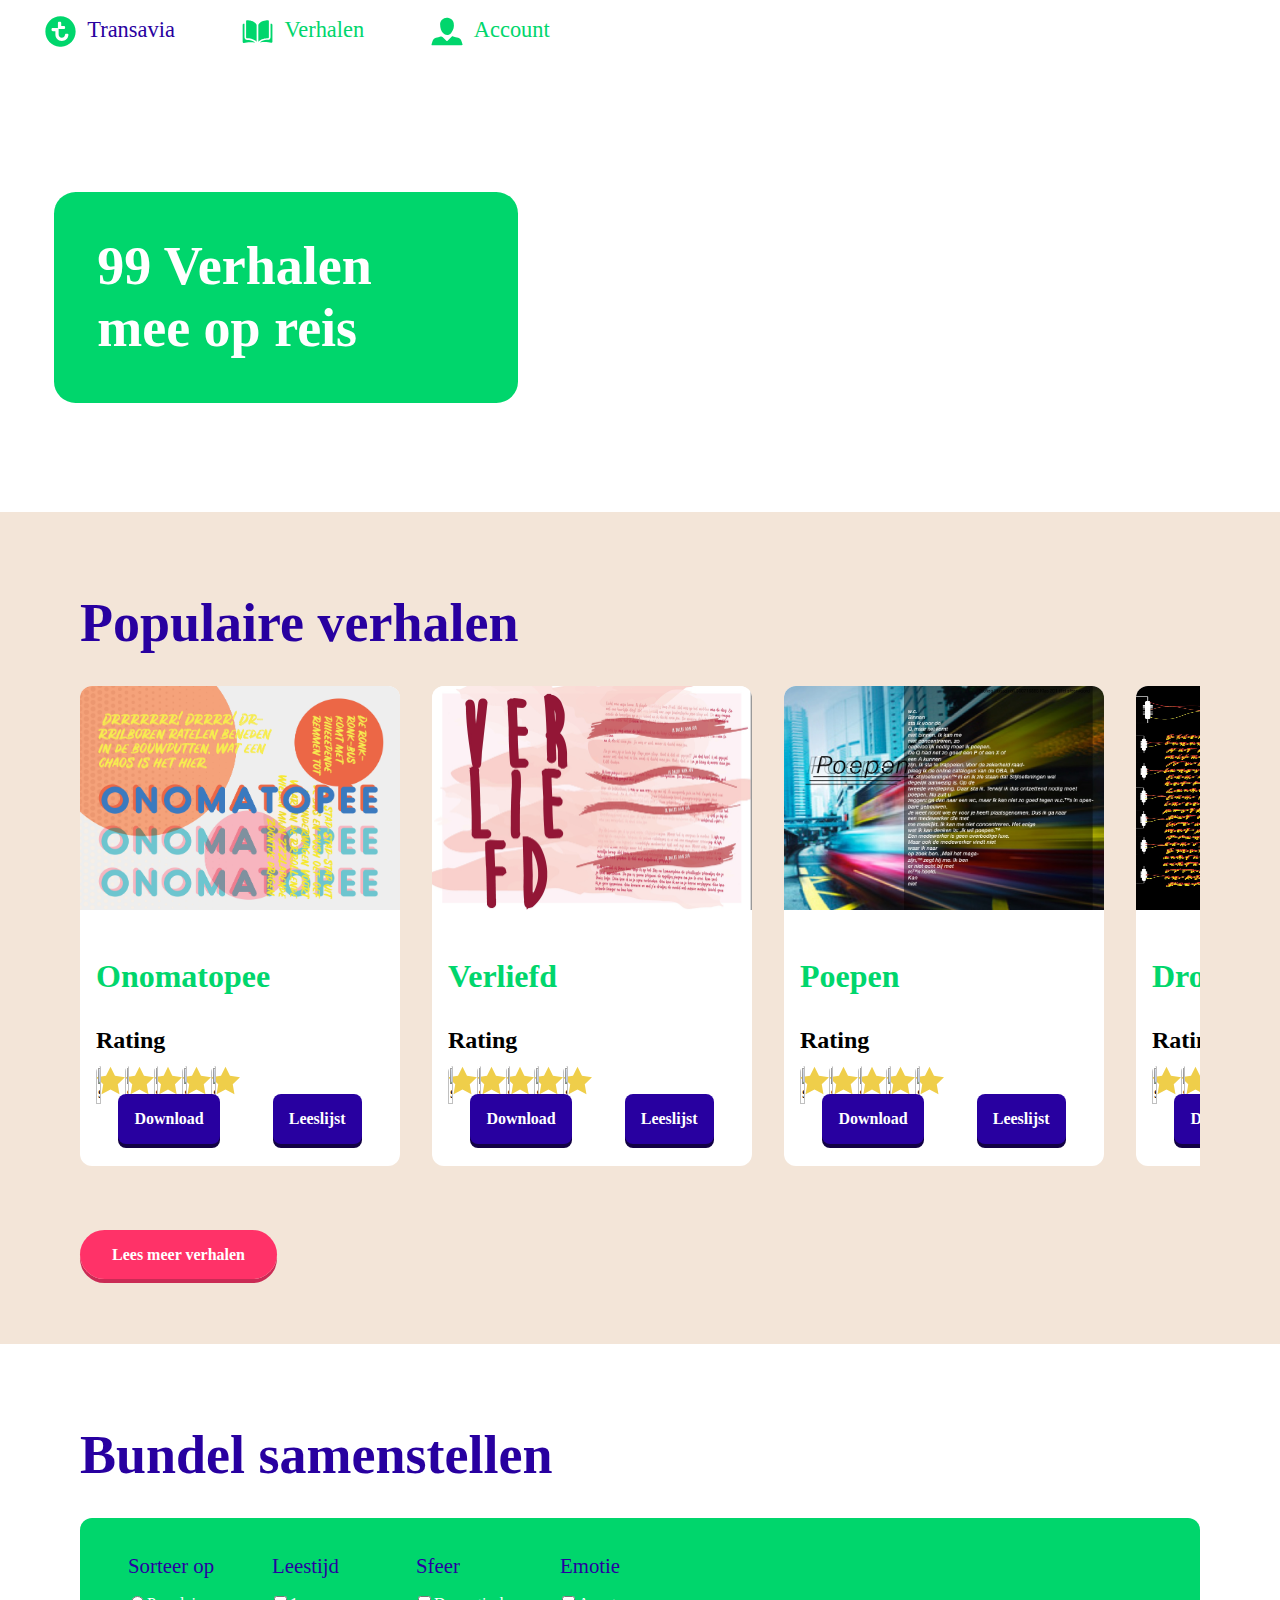
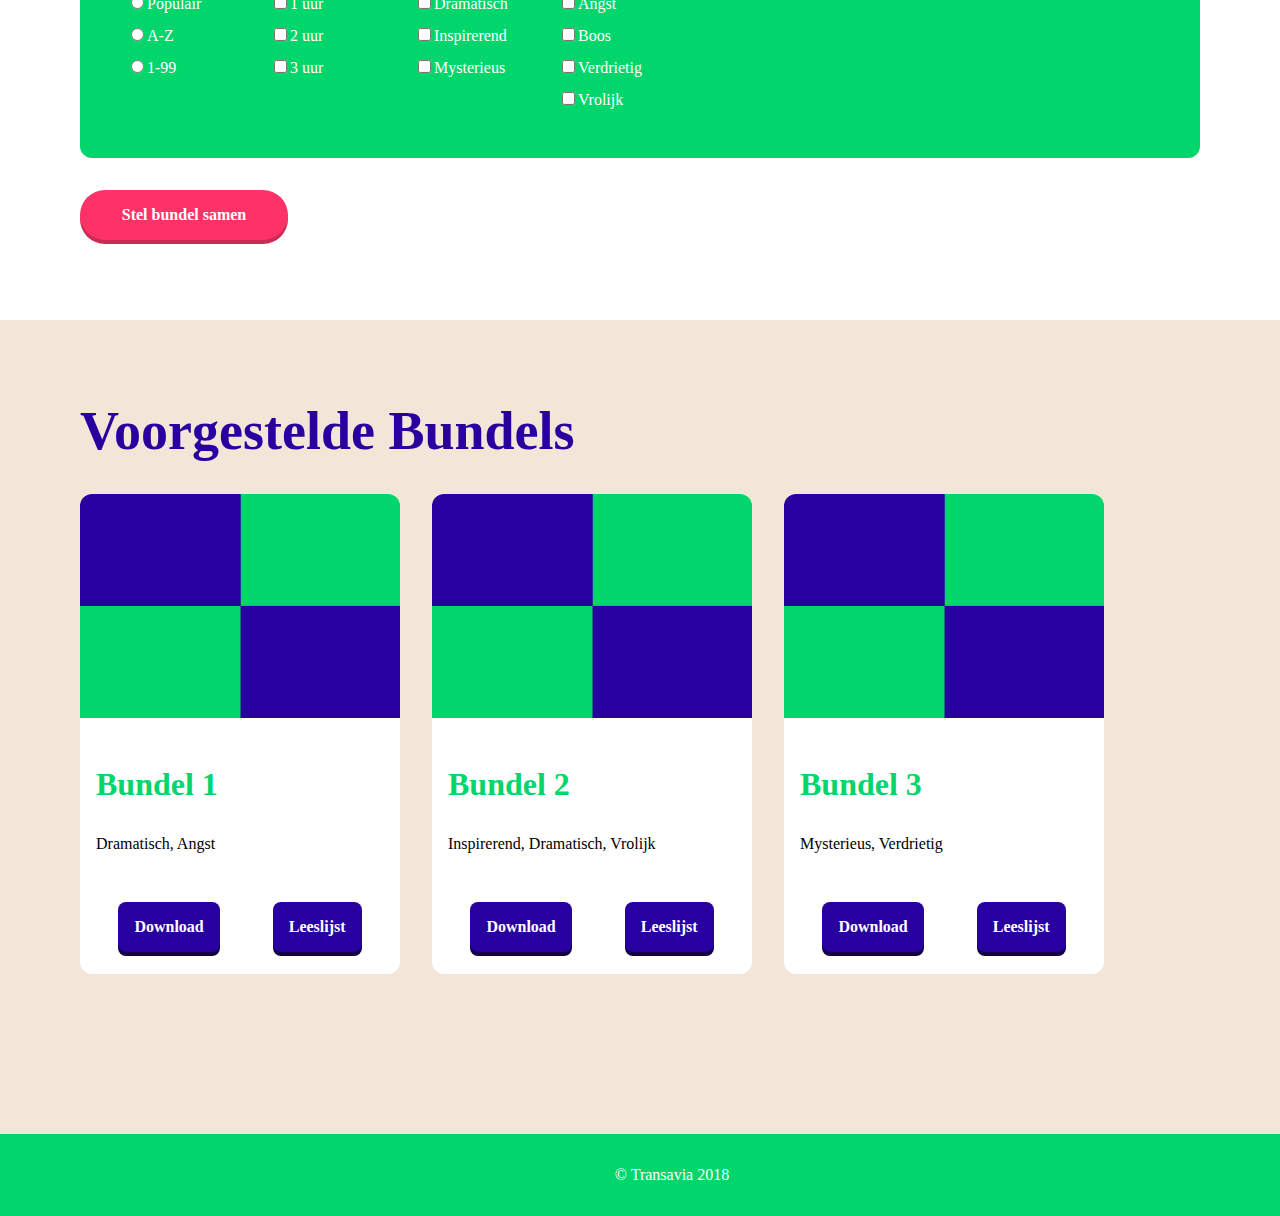
==== index.html @ 89dacf79 "Header afbeelding fix" ====
<html>

<head>
    <meta charset="UTF-8">
    <title>Overzichtspagina</title>
    <meta name="viewport" content="width=device-width, intial-scale=1.0">
    <link rel="stylesheet" href="./css/styles.css">
</head>

<body>
    <header>
        <nav>
            <ul>
                <li><a href="../index.html"><img src="../images/transavia_logo_rond.svg" alt="Transavia">Transavia</a></li>
                <li><a href="/html/verhalen.html"><img src="../images/verhalen.svg" alt="verhalen">Verhalen</a></li>
                <li><a href="/html/account.html"><img src="../images/account.svg" alt="verhalen">Account</a></li>
            </ul>
        </nav>
        <h1> 99 Verhalen mee op reis </h1>
    </header>

    <!--POPULAIRE VERHALEN-->
    <section>
        <h2> Populaire verhalen </h2>

        <div class="container">
            <article>
                <img src="/verhalen/onomatopee.jpg" alt="afbeelding verhaal">
                <div class="verhalen">
                    <h3>Onomatopee</h3>
                    <footer>
                        <h4>Rating</h4>
                        <ul>
                            <li><img alt="sterretje"></li>
                            <li><img alt="sterretje"></li>
                            <li><img alt="sterretje"></li>
                            <li><img alt="sterretje"></li>
                            <li><img alt="sterretje"></li>
                        </ul>
                        <a href="">Download</a>
                        <a href="">Leeslijst</a>
                    </footer>
                </div>
            </article>

            <article>
                <img src="/verhalen/verliefd.jpg" alt="afbeelding verhaal">
                <div class="verhalen">
                    <h3>Verliefd</h3>
                    <footer>
                        <h4>Rating</h4>
                        <ul>
                            <li><img alt="sterretje"></li>
                            <li><img alt="sterretje"></li>
                            <li><img alt="sterretje"></li>
                            <li><img alt="sterretje"></li>
                            <li><img alt="sterretje"></li>
                        </ul>
                        <a href="">Download</a>
                        <a href="">Leeslijst</a>
                    </footer>
                </div>
            </article>

            <article>
                <img src="/verhalen/poepen.jpg" alt="afbeelding verhaal">
                <div class="verhalen">
                    <h3>Poepen</h3>
                    <footer>
                        <h4>Rating</h4>
                        <ul>
                            <li><img alt="sterretje"></li>
                            <li><img alt="sterretje"></li>
                            <li><img alt="sterretje"></li>
                            <li><img alt="sterretje"></li>
                            <li><img alt="sterretje"></li>
                        </ul>
                        <a href="">Download</a>
                        <a href="">Leeslijst</a>
                    </footer>
                </div>
            </article>

            <article>
                <img src="/verhalen/droom.jpg" alt="afbeelding verhaal">
                <div class="verhalen">
                    <h3>Droom</h3>
                    <footer>
                        <h4>Rating</h4>
                        <ul>
                            <li><img alt="sterretje"></li>
                            <li><img alt="sterretje"></li>
                            <li><img alt="sterretje"></li>
                            <li><img alt="sterretje"></li>
                            <li><img alt="sterretje"></li>
                        </ul>
                        <a href="">Download</a>
                        <a href="">Leeslijst</a>
                    </footer>
                </div>
            </article>

            <article>
                <img src="/verhalen/sportcommentaar.jpg" alt="afbeelding verhaal">
                <div class="verhalen">
                    <h3>Sportcommentaar</h3>
                    <footer>
                        <h4>Rating</h4>
                        <ul>
                            <li><img alt="sterretje"></li>
                            <li><img alt="sterretje"></li>
                            <li><img alt="sterretje"></li>
                            <li><img alt="sterretje"></li>
                            <li><img alt="sterretje"></li>
                        </ul>
                        <a href="">Download</a>
                        <a href="">Leeslijst</a>
                    </footer>
                </div>
            </article>

            <article>
                <img src="/verhalen/stoned.jpg" alt="afbeelding verhaal">
                <div class="verhalen">
                    <h3>Stoned</h3>
                    <footer>
                        <h4>Rating</h4>
                        <ul>
                            <li><img alt="sterretje"></li>
                            <li><img alt="sterretje"></li>
                            <li><img alt="sterretje"></li>
                            <li><img alt="sterretje"></li>
                            <li><img alt="sterretje"></li>
                        </ul>
                        <a href="">Download</a>
                        <a href="">Leeslijst</a>
                    </footer>
                </div>
            </article>

            <article>
                <img src="/verhalen/decockenhetraadsel.png" alt="afbeelding verhaal">
                <div class="verhalen">
                    <h3>De cock</h3>
                    <footer>
                        <h4>Rating</h4>
                        <ul>
                            <li><img alt="sterretje"></li>
                            <li><img alt="sterretje"></li>
                            <li><img alt="sterretje"></li>
                            <li><img alt="sterretje"></li>
                            <li><img alt="sterretje"></li>
                        </ul>
                        <a href="">Download</a>
                        <a href="">Leeslijst</a>
                    </footer>
                </div>
            </article>

            <article>
                <img src="/verhalen/onomatopee.jpg" alt="afbeelding verhaal">
                <div class="verhalen">
                    <h3>Onomatopee</h3>
                    <footer>
                        <h4>Rating</h4>
                        <ul>
                            <li><img alt="sterretje"></li>
                            <li><img alt="sterretje"></li>
                            <li><img alt="sterretje"></li>
                            <li><img alt="sterretje"></li>
                            <li><img alt="sterretje"></li>
                        </ul>
                        <a href="">Download</a>
                        <a href="">Leeslijst</a>
                    </footer>
                </div>
            </article>

            <article>
                <img src="/verhalen/verliefd.jpg" alt="afbeelding verhaal">
                <div class="verhalen">
                    <h3>Verliefd</h3>
                    <footer>
                        <h4>Rating</h4>
                        <ul>
                            <li><img alt="sterretje"></li>
                            <li><img alt="sterretje"></li>
                            <li><img alt="sterretje"></li>
                            <li><img alt="sterretje"></li>
                            <li><img alt="sterretje"></li>
                        </ul>
                        <a href="">Download</a>
                        <a href="">Leeslijst</a>
                    </footer>
                </div>
            </article>


        </div>

        <footer>
            <a href="">Lees meer verhalen</a>
        </footer>

    </section>


    <!--BUNDEL SAMENSTELLEN - FORM-->
    <section>
        <h2>Bundel samenstellen</h2>

        <form>
            <div class=items>
                <fieldset>
                    <legend>Sorteer op</legend>
                    <label><input type="radio" name="sorteerop">Populair</label>
                    <label><input type="radio" name="sorteer op">A-Z</label>
                    <label><input type="radio" name="sorteer op">1-99</label>
                </fieldset>
            </div>

            <div class=items>
                <fieldset>
                    <legend>Leestijd</legend>
                    <label><input type="checkbox" name="leestijd">1 uur</label>
                    <label><input type="checkbox" name="leestijd">2 uur</label>
                    <label><input type="checkbox" name="leestijd">3 uur</label>
                </fieldset>
            </div>

            <div class=items>
                <fieldset>
                    <legend>Sfeer</legend>
                    <label><input type="checkbox" name="sfeer">Dramatisch</label>
                    <label><input type="checkbox" name="sfeer">Inspirerend</label>
                    <label><input type="checkbox" name="sfeer">Mysterieus</label>
                </fieldset>
            </div>

            <div class=items>
                <fieldset>
                    <legend>Emotie</legend>
                    <label><input type="checkbox" name="emotie">Angst</label>
                    <label><input type="checkbox" name="emotie">Boos</label>
                    <label><input type="checkbox" name="emotie">Verdrietig</label>
                    <label><input type="checkbox" name="emotie">Vrolijk</label>
                </fieldset>
            </div>
        </form>

        <button>Stel bundel samen</button>

    </section>


    <!--VOORGESTELDE BUNDELS-->
    <section>

        <h2> Voorgestelde Bundels </h2>

        <div class="bundels">
            <article>
                <img src="/images/bundels.jpg" alt="afbeelding verhaal">
                <div class="verhalen">
                    <h3>Bundel 1</h3>
                    <p>Dramatisch, Angst</p>
                    <footer>
                        <a href="">Download</a>
                        <a href="">Leeslijst</a>
                    </footer>
                </div>
            </article>

            <article>
                <img src="/images/bundels.jpg" alt="afbeelding verhaal">
                <div class="verhalen">
                    <h3>Bundel 2</h3>
                    <p>Inspirerend, Dramatisch, Vrolijk</p>
                    <footer>
                        <a href="">Download</a>
                        <a href="">Leeslijst</a>
                    </footer>
                </div>
            </article>

            <article>
                <img src="/images/bundels.jpg" alt="afbeelding verhaal">
                <div class="verhalen">
                    <h3>Bundel 3</h3>
                    <p>Mysterieus, Verdrietig</p>
                    <footer>
                        <a href="">Download</a>
                        <a href="">Leeslijst</a>
                    </footer>
                </div>
            </article>

        </div>

    </section>

    <footer> © Transavia 2018</footer>

</body>

</html>
---- css/styles.css ----
/*GENERAL INFO*/

header {
    width: 100vw;
    background-color: white;
    background: url(../images/croatia.png) no-repeat;
    background-position: center;
    background-repeat: no-repeat;
    background-size: cover;
    height: 32em;
}

/*HEADER*/

header h1 {
    background-color: rgb(0, 214, 108);
    color: white;
    border-radius: 0.4em;
    width: 7em;
    padding: 0.8em;
    margin: 2.4em;
}

body {
    margin: 0;
}

body > footer {
    position: relative;
    left: 0;
    bottom: 0;
    width: 100%;
    background-color: rgb(0, 214, 108);
    color: white;
    text-align: center;
    padding: 2em;
    font-family: Nexa Bold;
}

@font-face {
    font-family: "Nexa XBold";
    src: url(../fonts/Nexa-XBold.otf);
}

@font-face {
    font-family: "Nexa Regular";
    src: url(../fonts/NexaRegular.otf);
}

h1,
h2,
h3,
h4,
h5,
h6 {
    font-family: "Nexa XBold";
}

h1 {
    font-size: 3.375em;
    color: rgb(0, 214, 108);
}

h2 {
    font-size: 3.375em;
    color: rgb(40, 0, 160);
    padding: 0;
    margin: 0;
}

h3 {
    font-size: 2em;
}

h4 {
    font-size: 1.5em;
    margin: .5em 0;
}

h5 {
    font-size: 1.25em;
}

h6 {
    font-size: 1em;
}

p {
    font-size: 1em;
    font-family: "Nexa Regular";
}


/*NAVIGATION MENU*/

nav ul {
    list-style-type: none;
    margin: 0;
    padding: 0;
    overflow: hidden;
    background-color: #fff;
    display: flex;
    align-items: center
}

nav li a {
    display: block;
    font-family: "Nexa XBold";
    color: rgb(0, 214, 108);
    padding: 0.7em 1em;
    text-decoration: none;
    font-size: 1.4em;

}

nav li a:hover {
    color: rgb(40, 0, 160);
    transition: 0.25s;

}

nav li img {
    width: 1.4em;
    display: inline-block;
    padding-right: 0.5em;
    padding-left: 1em;
    vertical-align: middle;
}

header h1 {
    margin-left: 1em;
}


/*POPULAIRE VERHALEN*/

section:nth-of-type(1) {
    background-color: rgb(243, 229, 216);
    padding: 5em;
}

section:nth-of-type(1) article {
    background-color: white;
    margin: 2em 2em 5em 0em;
    width: 20em;
    height: 30em;
    border-radius: .75em;
    position: relative;
}

.container {
    display: flex;
    flex-direction: row;
    justify-content: left;
    overflow-x: scroll;
    flex-shrink: 0;
}

section:nth-of-type(1) article h3 {
    color: rgb(0, 214, 108);
}

section > footer a {
    color: white;
    background-color: rgb(255, 50, 104);
    box-shadow: 0px 4px rgb(202, 43, 85);
    Border-radius: 2em;
    Font-size: 1em;
    Font-weight: bold;
    padding: 1em 2em;
    text-decoration: none;
    font-family: Nexa Bold;
}

footer a:hover {
    background-color: rgb(0, 214, 108);
    box-shadow: 0px 4px rgb(30, 145, 98);
    transition: 0.25s;
}

article a {
    background-color: rgb(40, 0, 160);
    box-shadow: 0px 4px rgb(18, 1, 69);
    color: white;
    text-decoration: none;
    Font-size: 1em;
    Font-weight: bold;
    Font-family: Nexa Bold;
    Border-radius: 0.5em;
    padding: 1em;
    margin: 0.4em;
}

article footer a:nth-of-type(1) {
    position: absolute;
    bottom: 1em;
    left: 2em;

}

article footer a:nth-of-type(2) {
    position: absolute;
    bottom: 1em;
    right: 2em;
}

article a:hover {
    background-color: rgb(255, 50, 104);
    box-shadow: 0px 4px rgb(202, 43, 85);
    transition: 0.25s;
}


ul {
    list-style-type: none;
    margin: 0;
    padding: 0;
    overflow: hidden;
    background-color: #fff;
    display: flex;
    align-items: center
}

section:nth-of-type(1) ul li {
    width: 10%;
    background: url(/images/star.svg) no-repeat;

}

.verhalen {
    padding: 1em;
}

article img {
    width: 20em;
    max-height: 14em;
    border-top-left-radius: 0.75em;
    border-top-right-radius: 0.75em;
}



/*FORM - BUNDEL SAMENSTELLEN*/

section:nth-last-of-type(2) {
    padding: 5em;
}

section:nth-last-of-type(2) form {
    height: 15em;
    margin-top: 2em;
    padding: 2em;
    box-sizing: border-box;
    background-color: rgb(0, 214, 108);
    display: flex;
    border-radius: 0.75em;
}

Form > .items {
    color: white;
    width: 9em;
    line-height: 2em;
}

legend {
    font-size: 1.3em;
    color: rgb(40, 0, 160);
}

label {
    display: block;
}

button{
    margin-top: 1em;
    width: 13em;
    color: white;
    background-color: rgb(255, 50, 104);
    box-shadow: 0px 4px rgb(202, 43, 85);
    border: none;
    Border-radius: 2em;
    Font-size: 1em;
    Font-weight: bold;
    padding: 1em 2em;
    text-decoration: none;
    font-family: Nexa Bold;
}

button:hover {
    background-color: rgb(0, 214, 108);
    box-shadow: 0px 4px rgb(30, 145, 98);
    transition: 0.25s;
}

fieldset {
    border: 0;
    font-family: Nexa Bold;
}




/*VOORGESTELDE BUNDELS*/

section:nth-of-type(3) {
    background-color: rgb(243, 229, 216);
    padding: 5em;
}

section:nth-of-type(3) article {
    background-color: white;
    /*    padding: 2em;*/
    margin: 2em 2em 5em 0em;
    width: 20em;
    height: 30em;
    border-radius: .75em;
    position: relative;
}

.bundels {
    display: flex;
    flex-wrap: wrap;
    flex-direction: row;
}

article h3 {
    color: rgb(0, 214, 108);
}


footer img {
    width: 40%;
    padding-bottom: 2em;
}



/*INLOGGEN*/

body#account {
    background-color: rgb(0, 214, 108);
}

body#account header {
    width: 100vw;
    background-color: white;
    background: url(../images/transaviacabine.jpg) no-repeat;
    background-position: center;
    background-repeat: no-repeat;
    background-size: cover;
    height: 23em;
}

body#account form {
    background-color: white;
    width: 25em;
    height: 30em;
    margin: auto;
    margin-top: 4em;
    border-radius: 0.7em;
}

body#account input {
    display: block;
    margin: auto;
    padding: 0.5em;
    width: 20em;
    font-size: 1em;
}

body#account label {
    display: block;
    font-family: Nexa Bold;
    text-align: center;
    padding: 0.5em;

}

body#account form > h1 {
    display: block;
    font-size: 2em;
    color: rgb(40, 0, 160);
    text-align: center;
    padding-top: 2.5em;
}


body#account p {
    text-align: center;
}

body#account p > a {
    color: rgb(255, 50, 104);
}

body#account a:hover {
    color: rgb(40, 0, 160);
    transition: 0.25
}

body#account form > button {
    color: white;
    background-color: rgb(255, 50, 104);
    box-shadow: 0px 4px rgb(202, 43, 85);
    border: none;
    margin-top: 1em;
    width: 13em;
    Border-radius: 2em;
    Font-size: 1em;
    Font-weight: bold;
    padding: 1em 2em;
    text-decoration: none;
    font-family: Nexa Bold;
    margin-left: 6em;
}
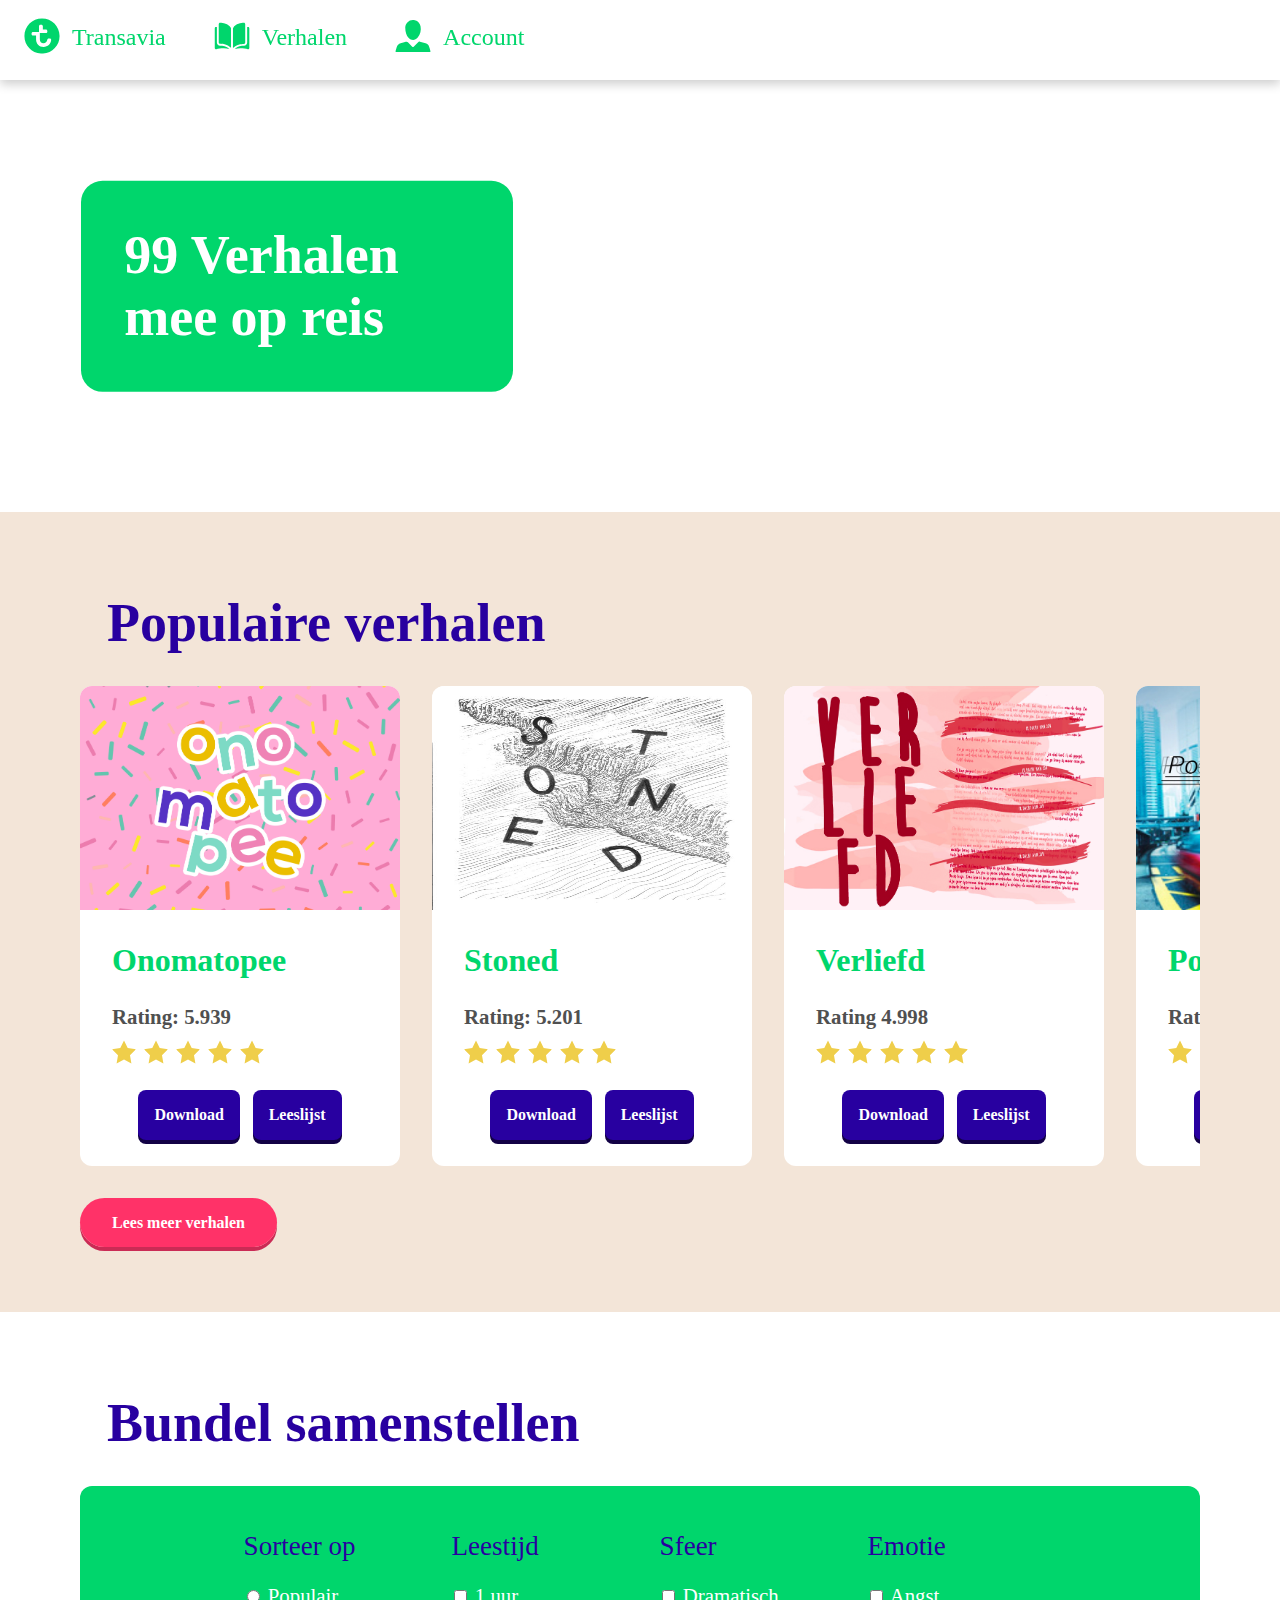
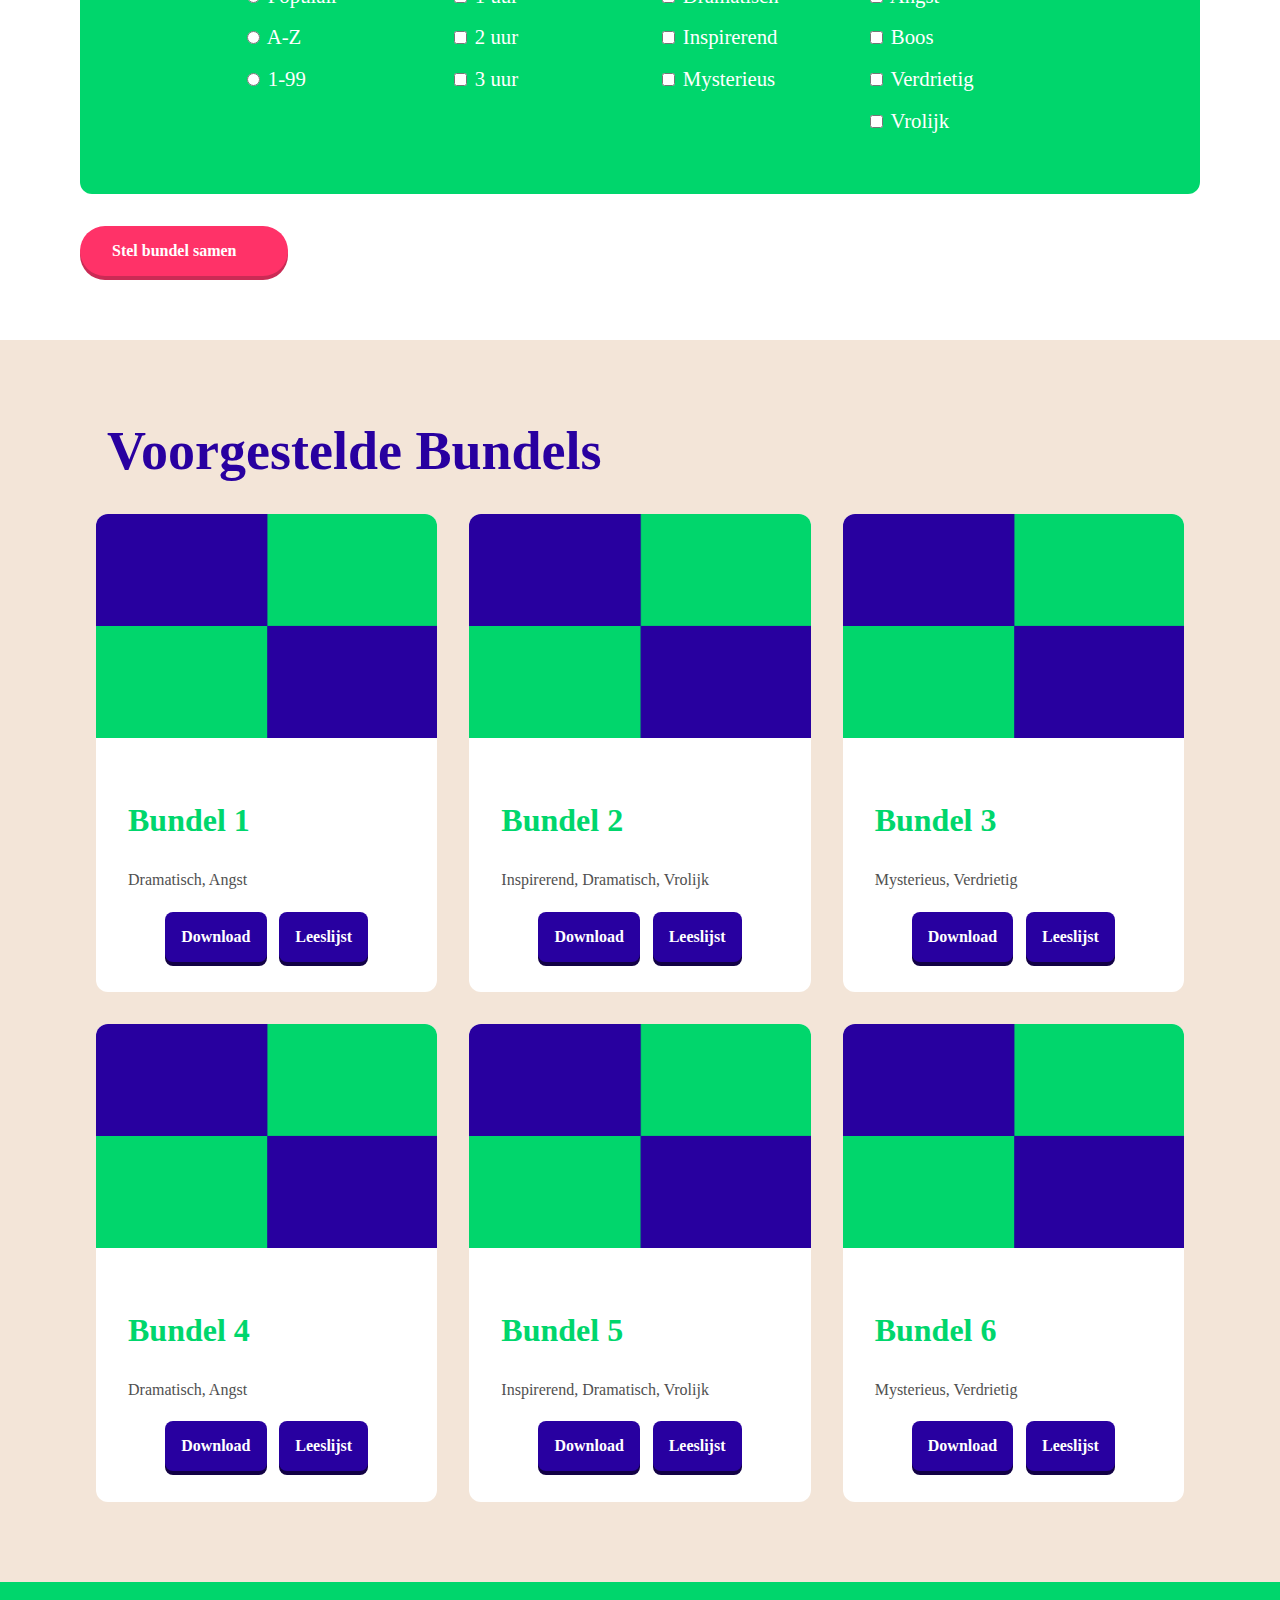
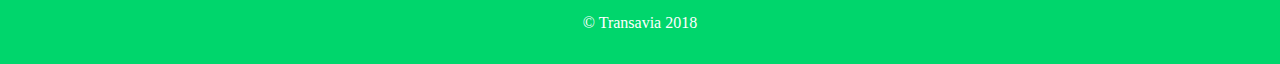
==== commit 000d2afc: "css aangepast" ====
--- a/index.html
+++ b/index.html
@@ -2,18 +2,19 @@
 
 <head>
     <meta charset="UTF-8">
-    <title>Overzichtspagina</title>
+    <meta name="author" content="Violet Jim">
     <meta name="viewport" content="width=device-width, intial-scale=1.0">
     <link rel="stylesheet" href="./css/styles.css">
+    <title>Overzichtspagina</title>
 </head>
 
 <body>
-    <header>
+    <header id="homepage">
         <nav>
             <ul>
-                <li><a href="../index.html"><img src="../images/transavia_logo_rond.svg" alt="Transavia">Transavia</a></li>
-                <li><a href="/html/verhalen.html"><img src="../images/verhalen.svg" alt="verhalen">Verhalen</a></li>
-                <li><a href="/html/account.html"><img src="../images/account.svg" alt="verhalen">Account</a></li>
+                <li><a href="./index.html"><img src="./images/transavia_logo_rond.svg" alt="Transavia">Transavia</a></li>
+                <li><a href="./verhalen.html"><img src="./images/verhalen.svg" alt="verhalen">Verhalen</a></li>
+                <li><a href="./account.html"><img src="./images/account.svg" alt="verhalen">Account</a></li>
             </ul>
         </nav>
         <h1> 99 Verhalen mee op reis </h1>
@@ -23,171 +24,152 @@
     <section>
         <h2> Populaire verhalen </h2>
 
-        <div class="container">
-            <article>
-                <img src="/verhalen/onomatopee.jpg" alt="afbeelding verhaal">
+        <div>
+            <article>
+                <a href="./verhalen.html"><img src="./verhalen/onomatopee.jpg" alt="afbeelding verhaal"></a>
                 <div class="verhalen">
                     <h3>Onomatopee</h3>
                     <footer>
-                        <h4>Rating</h4>
-                        <ul>
-                            <li><img alt="sterretje"></li>
-                            <li><img alt="sterretje"></li>
-                            <li><img alt="sterretje"></li>
-                            <li><img alt="sterretje"></li>
-                            <li><img alt="sterretje"></li>
-                        </ul>
-                        <a href="">Download</a>
-                        <a href="">Leeslijst</a>
-                    </footer>
-                </div>
-            </article>
-
-            <article>
-                <img src="/verhalen/verliefd.jpg" alt="afbeelding verhaal">
+                        <h4>Rating: 5.939</h4>
+                        <ul>
+                            <li><img src="images/star.svg" alt="sterretje"></li>
+                            <li><img src="images/star.svg" alt="sterretje"></li>
+                            <li><img src="images/star.svg" alt="sterretje"></li>
+                            <li><img src="images/star.svg" alt="sterretje"></li>
+                            <li><img src="images/star.svg" alt="sterretje"></li>
+                        </ul>
+                        <a href="">Download</a>
+                        <a href="">Leeslijst</a>
+                    </footer>
+                </div>
+            </article>
+
+            <article>
+                <img src="./verhalen/stoned.jpg" alt="afbeelding verhaal">
+                <div class="verhalen">
+                    <h3>Stoned</h3>
+                    <footer>
+                        <h4>Rating: 5.201</h4>
+                        <ul>
+                            <li><img src="images/star.svg" alt="sterretje"></li>
+                            <li><img src="images/star.svg" alt="sterretje"></li>
+                            <li><img src="images/star.svg" alt="sterretje"></li>
+                            <li><img src="images/star.svg" alt="sterretje"></li>
+                            <li><img src="images/star.svg" alt="sterretje"></li>
+                        </ul>
+                        <a href="">Download</a>
+                        <a href="">Leeslijst</a>
+                    </footer>
+                </div>
+            </article>
+
+            <article>
+                <img src="./verhalen/verliefd.jpg" alt="afbeelding verhaal">
                 <div class="verhalen">
                     <h3>Verliefd</h3>
                     <footer>
-                        <h4>Rating</h4>
-                        <ul>
-                            <li><img alt="sterretje"></li>
-                            <li><img alt="sterretje"></li>
-                            <li><img alt="sterretje"></li>
-                            <li><img alt="sterretje"></li>
-                            <li><img alt="sterretje"></li>
-                        </ul>
-                        <a href="">Download</a>
-                        <a href="">Leeslijst</a>
-                    </footer>
-                </div>
-            </article>
-
-            <article>
-                <img src="/verhalen/poepen.jpg" alt="afbeelding verhaal">
+                        <h4>Rating 4.998</h4>
+                        <ul>
+                            <li><img src="images/star.svg" alt="sterretje"></li>
+                            <li><img src="images/star.svg" alt="sterretje"></li>
+                            <li><img src="images/star.svg" alt="sterretje"></li>
+                            <li><img src="images/star.svg" alt="sterretje"></li>
+                            <li><img src="images/star.svg" alt="sterretje"></li>
+                        </ul>
+                        <a href="">Download</a>
+                        <a href="">Leeslijst</a>
+                    </footer>
+                </div>
+            </article>
+
+            <article>
+                <img src="./verhalen/poepen.jpg" alt="afbeelding verhaal">
                 <div class="verhalen">
                     <h3>Poepen</h3>
                     <footer>
-                        <h4>Rating</h4>
-                        <ul>
-                            <li><img alt="sterretje"></li>
-                            <li><img alt="sterretje"></li>
-                            <li><img alt="sterretje"></li>
-                            <li><img alt="sterretje"></li>
-                            <li><img alt="sterretje"></li>
-                        </ul>
-                        <a href="">Download</a>
-                        <a href="">Leeslijst</a>
-                    </footer>
-                </div>
-            </article>
-
-            <article>
-                <img src="/verhalen/droom.jpg" alt="afbeelding verhaal">
+                        <h4>Rating: 4.508</h4>
+                        <ul>
+                            <li><img src="images/star.svg" alt="sterretje"></li>
+                            <li><img src="images/star.svg" alt="sterretje"></li>
+                            <li><img src="images/star.svg" alt="sterretje"></li>
+                            <li><img src="images/star.svg" alt="sterretje"></li>
+                            <li><img src="images/star.svg" alt="sterretje"></li>
+                        </ul>
+                        <a href="">Download</a>
+                        <a href="">Leeslijst</a>
+                    </footer>
+                </div>
+            </article>
+
+            <article>
+                <img src="./verhalen/droom.jpg" alt="afbeelding verhaal">
                 <div class="verhalen">
                     <h3>Droom</h3>
                     <footer>
-                        <h4>Rating</h4>
-                        <ul>
-                            <li><img alt="sterretje"></li>
-                            <li><img alt="sterretje"></li>
-                            <li><img alt="sterretje"></li>
-                            <li><img alt="sterretje"></li>
-                            <li><img alt="sterretje"></li>
-                        </ul>
-                        <a href="">Download</a>
-                        <a href="">Leeslijst</a>
-                    </footer>
-                </div>
-            </article>
-
-            <article>
-                <img src="/verhalen/sportcommentaar.jpg" alt="afbeelding verhaal">
+                        <h4>Rating 3.753</h4>
+                        <ul>
+                            <li><img src="images/star.svg" alt="sterretje"></li>
+                            <li><img src="images/star.svg" alt="sterretje"></li>
+                            <li><img src="images/star.svg" alt="sterretje"></li>
+                            <li><img src="images/star.svg" alt="sterretje"></li>
+                            <li><img src="images/star.svg" alt="sterretje"></li>
+                        </ul>
+                        <a href="">Download</a>
+                        <a href="">Leeslijst</a>
+                    </footer>
+                </div>
+            </article>
+
+            <article>
+                <img src="./verhalen/sportcommentaar.jpg" alt="afbeelding verhaal">
                 <div class="verhalen">
                     <h3>Sportcommentaar</h3>
                     <footer>
-                        <h4>Rating</h4>
-                        <ul>
-                            <li><img alt="sterretje"></li>
-                            <li><img alt="sterretje"></li>
-                            <li><img alt="sterretje"></li>
-                            <li><img alt="sterretje"></li>
-                            <li><img alt="sterretje"></li>
-                        </ul>
-                        <a href="">Download</a>
-                        <a href="">Leeslijst</a>
-                    </footer>
-                </div>
-            </article>
-
-            <article>
-                <img src="/verhalen/stoned.jpg" alt="afbeelding verhaal">
+                        <h4>Rating 3.596</h4>
+                        <ul>
+                            <li><img src="images/star.svg" alt="sterretje"></li>
+                            <li><img src="images/star.svg" alt="sterretje"></li>
+                            <li><img src="images/star.svg" alt="sterretje"></li>
+                            <li><img src="images/star.svg" alt="sterretje"></li>
+                            <li><img src="images/star.svg" alt="sterretje"></li>
+                        </ul>
+                        <a href="">Download</a>
+                        <a href="">Leeslijst</a>
+                    </footer>
+                </div>
+            </article>
+
+            <article>
+                <img src="./verhalen/onomatopee.jpg" alt="afbeelding verhaal">
+                <div class="verhalen">
+                    <h3>Onomatopee</h3>
+                    <footer>
+                        <h4>Rating 2.864</h4>
+                        <ul>
+                            <li><img src="images/star.svg" alt="sterretje"></li>
+                            <li><img src="images/star.svg" alt="sterretje"></li>
+                            <li><img src="images/star.svg" alt="sterretje"></li>
+                            <li><img src="images/star.svg" alt="sterretje"></li>
+                            <li><img src="images/star.svg" alt="sterretje"></li>
+                        </ul>
+                        <a href="">Download</a>
+                        <a href="">Leeslijst</a>
+                    </footer>
+                </div>
+            </article>
+
+            <article>
+                <img src="./verhalen/stoned.jpg" alt="afbeelding verhaal">
                 <div class="verhalen">
                     <h3>Stoned</h3>
                     <footer>
-                        <h4>Rating</h4>
-                        <ul>
-                            <li><img alt="sterretje"></li>
-                            <li><img alt="sterretje"></li>
-                            <li><img alt="sterretje"></li>
-                            <li><img alt="sterretje"></li>
-                            <li><img alt="sterretje"></li>
-                        </ul>
-                        <a href="">Download</a>
-                        <a href="">Leeslijst</a>
-                    </footer>
-                </div>
-            </article>
-
-            <article>
-                <img src="/verhalen/decockenhetraadsel.png" alt="afbeelding verhaal">
-                <div class="verhalen">
-                    <h3>De cock</h3>
-                    <footer>
-                        <h4>Rating</h4>
-                        <ul>
-                            <li><img alt="sterretje"></li>
-                            <li><img alt="sterretje"></li>
-                            <li><img alt="sterretje"></li>
-                            <li><img alt="sterretje"></li>
-                            <li><img alt="sterretje"></li>
-                        </ul>
-                        <a href="">Download</a>
-                        <a href="">Leeslijst</a>
-                    </footer>
-                </div>
-            </article>
-
-            <article>
-                <img src="/verhalen/onomatopee.jpg" alt="afbeelding verhaal">
-                <div class="verhalen">
-                    <h3>Onomatopee</h3>
-                    <footer>
-                        <h4>Rating</h4>
-                        <ul>
-                            <li><img alt="sterretje"></li>
-                            <li><img alt="sterretje"></li>
-                            <li><img alt="sterretje"></li>
-                            <li><img alt="sterretje"></li>
-                            <li><img alt="sterretje"></li>
-                        </ul>
-                        <a href="">Download</a>
-                        <a href="">Leeslijst</a>
-                    </footer>
-                </div>
-            </article>
-
-            <article>
-                <img src="/verhalen/verliefd.jpg" alt="afbeelding verhaal">
-                <div class="verhalen">
-                    <h3>Verliefd</h3>
-                    <footer>
-                        <h4>Rating</h4>
-                        <ul>
-                            <li><img alt="sterretje"></li>
-                            <li><img alt="sterretje"></li>
-                            <li><img alt="sterretje"></li>
-                            <li><img alt="sterretje"></li>
-                            <li><img alt="sterretje"></li>
+                        <h4>Rating 1.573</h4>
+                        <ul>
+                            <li><img src="images/star.svg" alt="sterretje"></li>
+                            <li><img src="images/star.svg" alt="sterretje"></li>
+                            <li><img src="images/star.svg" alt="sterretje"></li>
+                            <li><img src="images/star.svg" alt="sterretje"></li>
+                            <li><img src="images/star.svg" alt="sterretje"></li>
                         </ul>
                         <a href="">Download</a>
                         <a href="">Leeslijst</a>
@@ -213,42 +195,42 @@
             <div class=items>
                 <fieldset>
                     <legend>Sorteer op</legend>
-                    <label><input type="radio" name="sorteerop">Populair</label>
-                    <label><input type="radio" name="sorteer op">A-Z</label>
-                    <label><input type="radio" name="sorteer op">1-99</label>
+                    <label><input type="radio" name="sorteerop"> Populair</label>
+                    <label><input type="radio" name="sorteerop"> A-Z</label>
+                    <label><input type="radio" name="sorteerop"> 1-99</label>
                 </fieldset>
             </div>
 
             <div class=items>
                 <fieldset>
                     <legend>Leestijd</legend>
-                    <label><input type="checkbox" name="leestijd">1 uur</label>
-                    <label><input type="checkbox" name="leestijd">2 uur</label>
-                    <label><input type="checkbox" name="leestijd">3 uur</label>
+                    <label><input type="checkbox" name="leestijd"> 1 uur</label>
+                    <label><input type="checkbox" name="leestijd"> 2 uur</label>
+                    <label><input type="checkbox" name="leestijd"> 3 uur</label>
                 </fieldset>
             </div>
 
             <div class=items>
                 <fieldset>
                     <legend>Sfeer</legend>
-                    <label><input type="checkbox" name="sfeer">Dramatisch</label>
-                    <label><input type="checkbox" name="sfeer">Inspirerend</label>
-                    <label><input type="checkbox" name="sfeer">Mysterieus</label>
+                    <label><input type="checkbox" name="sfeer"> Dramatisch</label>
+                    <label><input type="checkbox" name="sfeer"> Inspirerend</label>
+                    <label><input type="checkbox" name="sfeer"> Mysterieus</label>
                 </fieldset>
             </div>
 
             <div class=items>
                 <fieldset>
                     <legend>Emotie</legend>
-                    <label><input type="checkbox" name="emotie">Angst</label>
-                    <label><input type="checkbox" name="emotie">Boos</label>
-                    <label><input type="checkbox" name="emotie">Verdrietig</label>
-                    <label><input type="checkbox" name="emotie">Vrolijk</label>
+                    <label><input type="checkbox" name="emotie"> Angst</label>
+                    <label><input type="checkbox" name="emotie"> Boos</label>
+                    <label><input type="checkbox" name="emotie"> Verdrietig</label>
+                    <label><input type="checkbox" name="emotie"> Vrolijk</label>
                 </fieldset>
             </div>
         </form>
 
-        <button>Stel bundel samen</button>
+        <a href="./bundel.html#anchor">Stel bundel samen</a>
 
     </section>
 
@@ -260,7 +242,7 @@
 
         <div class="bundels">
             <article>
-                <img src="/images/bundels.jpg" alt="afbeelding verhaal">
+                <img src="./images/bundels.jpg" alt="afbeelding verhaal">
                 <div class="verhalen">
                     <h3>Bundel 1</h3>
                     <p>Dramatisch, Angst</p>
@@ -272,7 +254,7 @@
             </article>
 
             <article>
-                <img src="/images/bundels.jpg" alt="afbeelding verhaal">
+                <img src="./images/bundels.jpg" alt="afbeelding verhaal">
                 <div class="verhalen">
                     <h3>Bundel 2</h3>
                     <p>Inspirerend, Dramatisch, Vrolijk</p>
@@ -284,7 +266,7 @@
             </article>
 
             <article>
-                <img src="/images/bundels.jpg" alt="afbeelding verhaal">
+                <img src="./images/bundels.jpg" alt="afbeelding verhaal">
                 <div class="verhalen">
                     <h3>Bundel 3</h3>
                     <p>Mysterieus, Verdrietig</p>
@@ -294,7 +276,41 @@
                     </footer>
                 </div>
             </article>
-
+            <article>
+                <img src="./images/bundels.jpg" alt="afbeelding verhaal">
+                <div class="verhalen">
+                    <h3>Bundel 4</h3>
+                    <p>Dramatisch, Angst</p>
+                    <footer>
+                        <a href="">Download</a>
+                        <a href="">Leeslijst</a>
+                    </footer>
+                </div>
+            </article>
+
+            <article>
+                <img src="./images/bundels.jpg" alt="afbeelding verhaal">
+                <div class="verhalen">
+                    <h3>Bundel 5</h3>
+                    <p>Inspirerend, Dramatisch, Vrolijk</p>
+                    <footer>
+                        <a href="">Download</a>
+                        <a href="">Leeslijst</a>
+                    </footer>
+                </div>
+            </article>
+
+            <article>
+                <img src="./images/bundels.jpg" alt="afbeelding verhaal">
+                <div class="verhalen">
+                    <h3>Bundel 6</h3>
+                    <p>Mysterieus, Verdrietig</p>
+                    <footer>
+                        <a href="">Download</a>
+                        <a href="">Leeslijst</a>
+                    </footer>
+                </div>
+            </article>
         </div>
 
     </section>
--- a/css/styles.css
+++ b/css/styles.css
@@ -1,4 +1,81 @@
-/*GENERAL INFO*/
+/*
+============================================
+GENERAL INFO
+============================================*/
+
+*{
+    box-sizing: border-box;
+}
+
+body {
+    margin: 0;
+}
+
+body > footer {
+    background-color: rgb(0, 214, 108);
+    color: white;
+    text-align: center;
+    padding: 2em;
+    font-family: Nexa Bold;
+}
+
+@font-face {
+    font-family: "Nexa Bold", helvetica;
+    src: url(../fonts/Nexa_Bold.ttf);
+}
+
+@font-face {
+    font-family: "Nexa Regular", helvetica;
+    src: url(../fonts/Nexa_Regular.ttf);
+}
+
+h1, h2, h3, h4, h5, h6 {
+    font-family: "Nexa XBold";
+}
+
+h1 {
+    font-size: 2.375em;
+    color: rgb(0, 214, 108);
+}
+
+h2 {
+    font-size: 2.375em;
+    color: rgb(40, 0, 160);
+    padding-left: 0.5em;
+    margin: 0;
+}
+
+h3 {
+    font-size: 2em;
+}
+
+h4 {
+    font-size: 1.3em;
+    margin: .5em 0;
+    color: #505050;
+}
+
+h5 {
+    font-size: 1.25em;
+}
+
+h6 {
+    font-size: 1em;
+}
+
+p {
+    font-size: 1em;
+    font-family: "Nexa Bold";
+    color: #505050;
+}
+
+
+
+
+/*
+============================================
+HEADER
+============================================*/
 
 header {
     width: 100vw;
@@ -10,121 +87,61 @@
     height: 32em;
 }
 
-/*HEADER*/
-
-header h1 {
+#homepage h1 {
     background-color: rgb(0, 214, 108);
     color: white;
     border-radius: 0.4em;
-    width: 7em;
+    max-width: 8em;
     padding: 0.8em;
-    margin: 2.4em;
-}
-
-body {
-    margin: 0;
-}
-
-body > footer {
+    margin: auto;
     position: relative;
-    left: 0;
-    bottom: 0;
-    width: 100%;
-    background-color: rgb(0, 214, 108);
-    color: white;
-    text-align: center;
-    padding: 2em;
-    font-family: Nexa Bold;
-}
-
-@font-face {
-    font-family: "Nexa XBold";
-    src: url(../fonts/Nexa-XBold.otf);
-}
-
-@font-face {
-    font-family: "Nexa Regular";
-    src: url(../fonts/NexaRegular.otf);
-}
-
-h1,
-h2,
-h3,
-h4,
-h5,
-h6 {
-    font-family: "Nexa XBold";
-}
-
-h1 {
-    font-size: 3.375em;
-    color: rgb(0, 214, 108);
-}
-
-h2 {
-    font-size: 3.375em;
-    color: rgb(40, 0, 160);
-    padding: 0;
-    margin: 0;
-}
-
-h3 {
-    font-size: 2em;
-}
-
-h4 {
-    font-size: 1.5em;
-    margin: .5em 0;
-}
-
-h5 {
-    font-size: 1.25em;
-}
-
-h6 {
-    font-size: 1em;
-}
-
-p {
-    font-size: 1em;
-    font-family: "Nexa Regular";
-}
-
-
-/*NAVIGATION MENU*/
+    top: 60%;
+    transform: translateY(-60%);
+}
+
+
+
+/*
+============================================
+NAVIGATION MENU
+============================================*/
 
 nav ul {
+    position: fixed;
     list-style-type: none;
     margin: 0;
+    width: 100%;
     padding: 0;
     overflow: hidden;
     background-color: #fff;
     display: flex;
-    align-items: center
+    align-items: center;
+    height: 5em;
+    z-index: 1;
+    box-shadow: 0 4px 10px 0 rgba(0, 0, 0, 0.2);
 }
 
 nav li a {
-    display: block;
+    display: inline-block;
     font-family: "Nexa XBold";
     color: rgb(0, 214, 108);
-    padding: 0.7em 1em;
+    padding: 0em 1em;
     text-decoration: none;
-    font-size: 1.4em;
-
+    font-size: 1.2em;
 }
 
 nav li a:hover {
     color: rgb(40, 0, 160);
     transition: 0.25s;
-
 }
 
 nav li img {
-    width: 1.4em;
+    width: 2em;
     display: inline-block;
     padding-right: 0.5em;
-    padding-left: 1em;
     vertical-align: middle;
+    margin-left: 1.4em;
+    margin-bottom: 0.3em;
 }
 
 header h1 {
@@ -132,35 +149,39 @@
 }
 
 
-/*POPULAIRE VERHALEN*/
+
+/*
+============================================
+POPULAIRE VERHALEN
+============================================*/
+
 
 section:nth-of-type(1) {
     background-color: rgb(243, 229, 216);
-    padding: 5em;
+    padding: 2em;
+    padding-bottom: 3em;
 }
 
 section:nth-of-type(1) article {
     background-color: white;
-    margin: 2em 2em 5em 0em;
+    margin: 2em 2em 3em 0em;
     width: 20em;
     height: 30em;
     border-radius: .75em;
-    position: relative;
-}
-
-.container {
-    display: flex;
-    flex-direction: row;
-    justify-content: left;
-    overflow-x: scroll;
-    flex-shrink: 0;
 }
 
 section:nth-of-type(1) article h3 {
     color: rgb(0, 214, 108);
-}
-
-section > footer a {
+    margin-top: 0;
+    margin-bottom: 0.5em;
+}
+
+section:nth-of-type(1) article h3:hover {
+    color: rgb(255, 50, 104);
+    transition: 0.25s;
+}
+
+section:nth-of-type(1) > footer a {
     color: white;
     background-color: rgb(255, 50, 104);
     box-shadow: 0px 4px rgb(202, 43, 85);
@@ -170,15 +191,33 @@
     padding: 1em 2em;
     text-decoration: none;
     font-family: Nexa Bold;
-}
-
-footer a:hover {
+    -moz-transition: background-color 0.25s ease-out;
+    -o-transition: background-color 0.25s ease-out;
+    transition: background-color 0.25s ease-out;
+}
+
+section:nth-of-type(1) > footer a:hover {
     background-color: rgb(0, 214, 108);
     box-shadow: 0px 4px rgb(30, 145, 98);
     transition: 0.25s;
-}
-
-article a {
+    -moz-transition: background-color 0.2s ease-out;
+    -o-transition: background-color 0.2s ease-out;
+    transition: background-color 0.2s ease-out;
+}
+
+section:nth-of-type(1) > div {
+    display: flex;
+    flex-direction: row;
+    overflow-x: scroll;
+}
+
+article footer a:hover {
+    background-color: rgb(0, 214, 108);
+    box-shadow: 0px 4px rgb(30, 145, 98);
+    transition: 0.25s;
+}
+
+article footer a {
     background-color: rgb(40, 0, 160);
     box-shadow: 0px 4px rgb(18, 1, 69);
     color: white;
@@ -189,27 +228,19 @@
     Border-radius: 0.5em;
     padding: 1em;
     margin: 0.4em;
-}
-
-article footer a:nth-of-type(1) {
-    position: absolute;
-    bottom: 1em;
-    left: 2em;
-
-}
-
-article footer a:nth-of-type(2) {
-    position: absolute;
-    bottom: 1em;
-    right: 2em;
-}
-
-article a:hover {
+    -moz-transition: background-color 0.2s ease-out;
+    -o-transition: background-color 0.2s ease-out;
+    transition: background-color 0.2s ease-out;
+}
+
+article footer a:hover {
     background-color: rgb(255, 50, 104);
     box-shadow: 0px 4px rgb(202, 43, 85);
     transition: 0.25s;
-}
-
+    -moz-transition: background-color 0.25s ease-out;
+    -o-transition: background-color 0.25s ease-out;
+    transition: background-color 0.25s ease-out;
+}
 
 ul {
     list-style-type: none;
@@ -223,12 +254,11 @@
 
 section:nth-of-type(1) ul li {
     width: 10%;
-    background: url(/images/star.svg) no-repeat;
-
-}
-
-.verhalen {
-    padding: 1em;
+}
+
+section article .verhalen {
+    padding: 2em;
+    padding-bottom: 1.5em;
 }
 
 article img {
@@ -240,26 +270,36 @@
 
 
 
-/*FORM - BUNDEL SAMENSTELLEN*/
-
-section:nth-last-of-type(2) {
-    padding: 5em;
-}
-
-section:nth-last-of-type(2) form {
-    height: 15em;
+/*
+============================================
+FORM - BUNDEL SAMENSTELLEN
+============================================*/
+
+
+section:nth-of-type(2) {
+    padding: 2em;
+    background-color: white;
+}
+
+section:nth-of-type(2) form {
     margin-top: 2em;
-    padding: 2em;
+    padding: 0em;
+    padding-top: 2.5em;
+    padding-bottom: 2.5em;
     box-sizing: border-box;
     background-color: rgb(0, 214, 108);
     display: flex;
     border-radius: 0.75em;
+    flex-wrap: wrap;
+    justify-content: center;
 }
 
 Form > .items {
     color: white;
     width: 9em;
     line-height: 2em;
+    width: 9em;
+    font-size: 1em;
 }
 
 legend {
@@ -271,8 +311,9 @@
     display: block;
 }
 
-button{
-    margin-top: 1em;
+section:nth-of-type(2) a{
+    margin-top: 2em;
+    display: grid;
     width: 13em;
     color: white;
     background-color: rgb(255, 50, 104);
@@ -284,13 +325,20 @@
     padding: 1em 2em;
     text-decoration: none;
     font-family: Nexa Bold;
-}
-
-button:hover {
+    -moz-transition: background-color 0.25s ease-out;
+    -o-transition: background-color 0.25s ease-out;
+    transition: background-color 0.25s ease-out;
+}
+
+section:nth-of-type(2) a:hover {
     background-color: rgb(0, 214, 108);
     box-shadow: 0px 4px rgb(30, 145, 98);
     transition: 0.25s;
-}
+    -moz-transition: background-color 0.2s ease-out;
+    -o-transition: background-color 0.2s ease-out;
+    transition: background-color 0.2s ease-out;
+}
+
 
 fieldset {
     border: 0;
@@ -298,47 +346,79 @@
 }
 
 
-
-
-/*VOORGESTELDE BUNDELS*/
+/*
+============================================
+VOORGESTELDE BUNDELS
+============================================*/
 
 section:nth-of-type(3) {
     background-color: rgb(243, 229, 216);
-    padding: 5em;
+    padding: 1em;
+    padding-bottom: 7em;
+    padding-top: 2em;
+}
+
+section:nth-of-type(3) .bundels{
+    display: flex;
+    justify-content: center;
+    flex-direction:column;
 }
 
 section:nth-of-type(3) article {
     background-color: white;
-    /*    padding: 2em;*/
-    margin: 2em 2em 5em 0em;
-    width: 20em;
-    height: 30em;
+    margin-left: 1em;
+    margin-right: 1em;
+    margin-top: 2em;
     border-radius: .75em;
-    position: relative;
-}
-
-.bundels {
-    display: flex;
-    flex-wrap: wrap;
-    flex-direction: row;
+}
+
+section:nth-of-type(3) article img{
+    width: 100%;
 }
 
 article h3 {
     color: rgb(0, 214, 108);
 }
 
+article h3:hover {
+    color: rgb(255, 50, 104);
+    transition: 0.25s;
+}
+
+section .verhalen h4 {
+    width: 100%;
+}
+
+section .verhalen ul {
+    width: 100%;
+}
 
 footer img {
-    width: 40%;
-    padding-bottom: 2em;
-}
-
-
-
-/*INLOGGEN*/
+    width: 1.5em;
+    margin-bottom: 1em;
+}
+
+footer ul li {
+    margin-right: 0.4em;
+}
+
+section .verhalen footer {
+    display: flex;
+    justify-content: center;
+    flex-wrap: wrap;
+}
+
+
+
+
+/*
+============================================
+INLOGGEN - ACCOUNT
+============================================*/
+
 
 body#account {
-    background-color: rgb(0, 214, 108);
+    background-color: white;
 }
 
 body#account header {
@@ -348,16 +428,32 @@
     background-position: center;
     background-repeat: no-repeat;
     background-size: cover;
-    height: 23em;
+    height: 15em;
 }
 
 body#account form {
-    background-color: white;
-    width: 25em;
-    height: 30em;
-    margin: auto;
-    margin-top: 4em;
-    border-radius: 0.7em;
+    margin-top: -3.5em;
+    margin-bottom: 3em;
+        position: relative;
+
+}
+
+body#account form legend {
+    display: block;
+    font-size: 2em;
+    color: rgb(40, 0, 160);
+    text-align: center;
+    padding-top: 3em;
+}
+
+body#account label {
+    display: block;
+    font-family: Nexa Bold;
+    text-align: left;
+    margin-left: 1.5em;
+    padding: 0.5em;
+    color: #505050;
+
 }
 
 body#account input {
@@ -366,50 +462,269 @@
     padding: 0.5em;
     width: 20em;
     font-size: 1em;
-}
-
-body#account label {
+    color: #505050;
+    border-width: 2px;
+    border-style: solid;
+    border-radius: .5em;
+/*    border-color: lightgray;*/
+}
+
+input:valid {
+    border-color: rgb(0, 214, 108);
+    border-style: solid;
+    border-width: 2px;
+}
+
+fieldset:valid p:nth-of-type(1) {
     display: block;
-    font-family: Nexa Bold;
+    color: White;
+    background: rgb(42, 120, 204);
+    width: 17em;
+    padding: 1em 0;
+    border-radius: 0.5em;
     text-align: center;
-    padding: 0.5em;
-
-}
-
-body#account form > h1 {
-    display: block;
-    font-size: 2em;
-    color: rgb(40, 0, 160);
-    text-align: center;
-    padding-top: 2.5em;
-}
-
-
-body#account p {
-    text-align: center;
-}
-
-body#account p > a {
-    color: rgb(255, 50, 104);
-}
-
-body#account a:hover {
-    color: rgb(40, 0, 160);
-    transition: 0.25
-}
-
-body#account form > button {
+    margin-left: 3em;
+}
+
+fieldset:invalid p:nth-of-type(1) {
+    display: none;
+}
+
+form a#login  {
     color: white;
     background-color: rgb(255, 50, 104);
     box-shadow: 0px 4px rgb(202, 43, 85);
+    margin-top: 1em;
+    font-family: Nexa Bold;
+    font-size: 1em;
+    font-weight: bold;
+    margin-left: 6.5em;
+    margin-top: 2em;
+    width: 10em;
+    border-radius: 2em;
     border: none;
-    margin-top: 1em;
-    width: 13em;
-    Border-radius: 2em;
-    Font-size: 1em;
-    Font-weight: bold;
     padding: 1em 2em;
     text-decoration: none;
-    font-family: Nexa Bold;
-    margin-left: 6em;
-}
+    position: absolute;
+    text-align: center;
+    -moz-transition: background-color 0.25s ease-out;
+    -o-transition: background-color 0.25s ease-out;
+    transition: background-color 0.25s ease-out;
+}
+
+form a#login:hover {
+    background-color: rgb(40, 0, 160);
+    box-shadow: 0px 4px rgb(18, 1, 69);
+    transition: 0.25s;
+    -moz-transition: background-color 0.2s ease-out;
+    -o-transition: background-color 0.2s ease-out;
+    transition: background-color 0.2s ease-out;
+}
+
+
+body#account p:nth-of-type(2) {
+    margin-top: 7em;
+    text-align: center;
+
+
+}
+
+body#account p:nth-of-type(2) > a {
+    color: rgb(255, 50, 104);
+}
+
+body#account p:nth-of-type(2) > a:hover {
+    color: rgb(40, 0, 160);
+    transition: 0.3;
+}
+
+
+@media screen and (min-width: 30em) {
+    body#account {
+        background-color: rgb(0, 214, 108);
+    }
+    body#account header {
+        width: 100vw;
+        background-color: white;
+        background: url(../images/transaviacabine.jpg) no-repeat;
+        background-position: center;
+        background-repeat: no-repeat;
+        background-size: cover;
+        height: 20em;
+    }
+    body#account form {
+        background-color: white;
+        width: 25em;
+        height: 32em;
+        margin: auto;
+        margin-top: 4em;
+        border-radius: 0.7em;
+        margin-bottom: 4em;
+    }
+    body#account form legend {
+        display: block;
+        font-size: 2em;
+        color: rgb(40, 0, 160);
+        text-align: center;
+        padding-top: 1.5em;
+    }
+}
+
+
+
+/*
+============================================
+RESPONSIVE : VERHALEN PAGINA
+============================================*/
+
+
+body#verhaal {
+    background: url(../images/confetti.png);
+}
+
+body#verhaal header {
+    width: 100vw;
+    height: 4.95em;
+    background-image: none;
+}
+
+/*mobiel*/
+body#verhaal main img:nth-of-type(1) {
+    display: block;
+    width: 100vw;
+    margin: 0;
+    padding-bottom: 7em;
+}
+
+/*tablet*/
+body#verhaal main img:nth-of-type(2) {
+    display: none;
+    padding-bottom: 7em;
+}
+
+/*desktop*/
+body#verhaal main img:nth-of-type(3) {
+    display: none;
+    padding-bottom: 7em;
+}
+
+/*
+============================================
+MEDIA QUERY : verhalen pagina
+============================================*/
+
+
+@media screen and (min-width: 30em){
+    body#verhaal main img:nth-of-type(1) {
+        display: none;
+
+    }
+    body#verhaal main img:nth-of-type(2) {
+        display: block;
+        width: 100vw;
+        margin: 0;
+    }
+    body#verhaal main img:nth-of-type(3) {
+        display: none;
+    }
+}
+
+@media screen and (min-width: 60em){
+    body#verhaal main img:nth-of-type(2) {
+        display: none;
+    }
+    body#verhaal main img:nth-of-type(3) {
+        display: block;
+        width: 100vw;
+        margin: 0;
+    }
+}
+
+
+
+/*
+============================================
+MEDIA QUERY : ALGEMEEN
+============================================*/
+
+
+@media screen and (min-width: 30em){
+    nav li img{
+        margin-left:0;
+    }
+    h1 {
+        font-size: 2.375em;
+    }
+    #homepage h1{
+        margin-left: 1.5em;
+    }
+    h2 {
+        font-size: 2.375em;
+    }
+    section:nth-of-type(1) {
+        padding: 2em;
+        padding-bottom: 3em;
+    }
+    section:nth-of-type(2) {
+        padding: 2em;
+        padding-bottom: 2em;
+    }
+    section:nth-of-type(3) {
+        padding: 1em;
+        padding-bottom: 7em;
+    }
+    section:nth-of-type(3) .bundels {
+        flex-direction:row;
+        flex-wrap:wrap;
+    }
+    section:nth-of-type(3) article {
+        width:50%;
+        flex:1 1 20em;
+    }
+}
+
+
+
+@media screen and (min-width: 60em) {
+    nav li a {
+        font-size: 1.5em;
+    }
+    h1 {
+        font-size: 3.375em;
+    }
+    #homepage h1 {
+        top: 60%;
+        transform: translateY(-60%);
+    }
+    h2 {
+        font-size: 3.375em;
+    }
+    section:nth-of-type(1) {
+        padding: 5em;
+    }
+    section:nth-of-type(2) {
+        padding: 5em;
+        padding-bottom: 4em
+    }
+    Form > .items {
+        width: 10em;
+        font-size: 1.3em;
+    }
+    section:nth-of-type(3) {
+        padding: 5em;
+    }
+    section:nth-of-type(3){
+        display: flex;
+        justify-content: space-between;
+        flex-wrap: wrap;
+        align-items: flex-start;
+    }
+    section:nth-of-type(3) .bundels {
+        flex-direction:row;
+        flex-wrap:wrap;
+    }
+    section:nth-of-type(3) article {
+        width:50%;
+        flex:1 1 20em;
+    }
+}
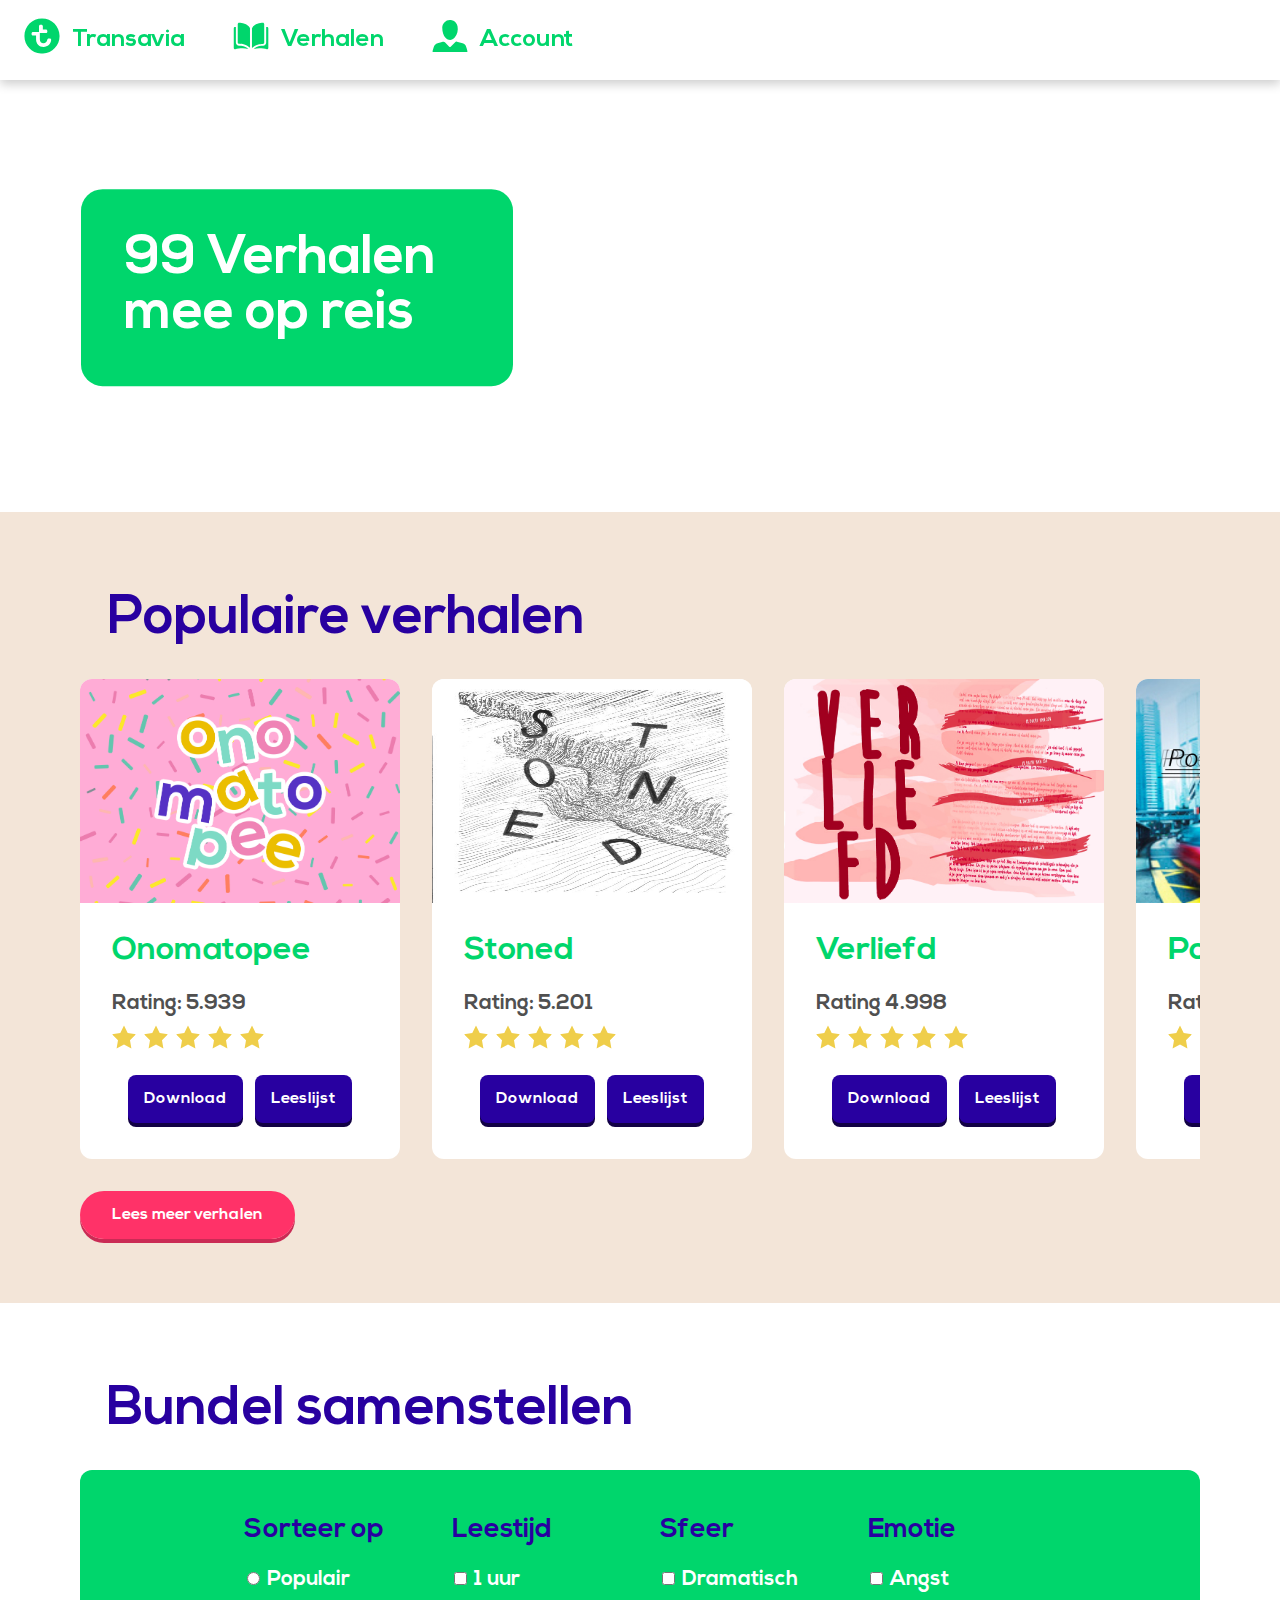
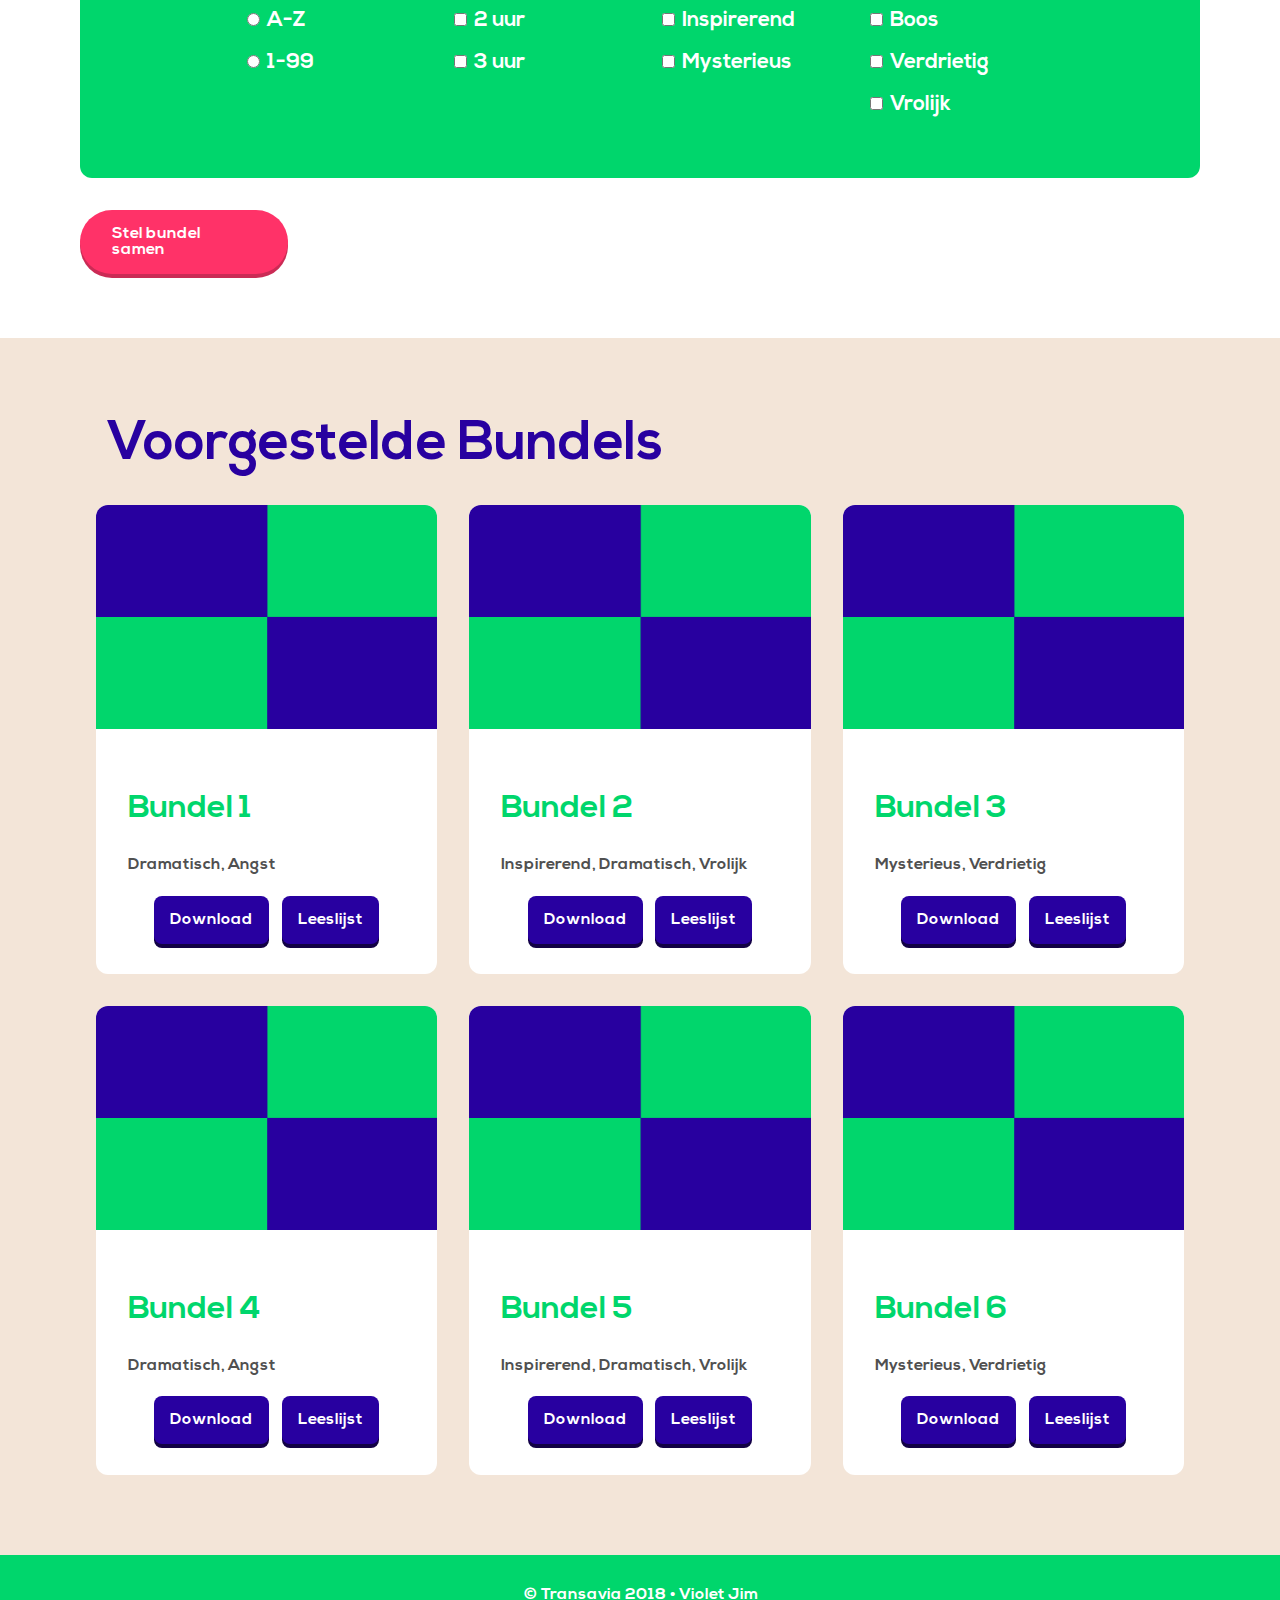
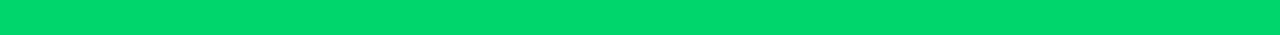
==== commit f4a51c39: "account ingelogd" ====
--- a/index.html
+++ b/index.html
@@ -315,7 +315,7 @@
 
     </section>
 
-    <footer> © Transavia 2018</footer>
+    <footer> © Transavia 2018 • Violet Jim</footer>
 
 </body>
 
--- a/css/styles.css
+++ b/css/styles.css
@@ -1,10 +1,20 @@
 /*
 ============================================
-GENERAL INFO
+GENERIC STYLES
 ============================================*/
 
 *{
     box-sizing: border-box;
+}
+
+@font-face {
+    src: url("../fonts/NexaRegular.ttf");
+    font-family: "Nexa Regular";
+}
+
+@font-face {
+    src: url("../fonts/NexaBold.ttf");
+    font-family: "Nexa Bold";
 }
 
 body {
@@ -16,29 +26,21 @@
     color: white;
     text-align: center;
     padding: 2em;
-    font-family: Nexa Bold;
-}
-
-@font-face {
-    font-family: "Nexa Bold", helvetica;
-    src: url(../fonts/Nexa_Bold.ttf);
-}
-
-@font-face {
-    font-family: "Nexa Regular", helvetica;
-    src: url(../fonts/Nexa_Regular.ttf);
+    font-family: "Nexa Bold", helvetica;
 }
 
 h1, h2, h3, h4, h5, h6 {
-    font-family: "Nexa XBold";
+    font-family: "Nexa Bold", helvetica;
 }
 
 h1 {
+    font-family: "Nexa Bold", helvetica;
     font-size: 2.375em;
     color: rgb(0, 214, 108);
 }
 
 h2 {
+    font-family: "Nexa Bold", helvetica;
     font-size: 2.375em;
     color: rgb(40, 0, 160);
     padding-left: 0.5em;
@@ -46,26 +48,30 @@
 }
 
 h3 {
+    font-family: "Nexa Bold", helvetica;
     font-size: 2em;
 }
 
 h4 {
+    font-family: "Nexa Bold", helvetica;
     font-size: 1.3em;
     margin: .5em 0;
     color: #505050;
 }
 
 h5 {
+    font-family: "Nexa Bold", helvetica;
     font-size: 1.25em;
 }
 
 h6 {
+    font-family: "Nexa Bold", helvetica;
     font-size: 1em;
 }
 
 p {
     font-size: 1em;
-    font-family: "Nexa Bold";
+    font-family: "Nexa Bold", helvetica;
     color: #505050;
 }
 
@@ -85,6 +91,7 @@
     background-repeat: no-repeat;
     background-size: cover;
     height: 32em;
+    transition: all 1s;
 }
 
 #homepage h1 {
@@ -107,6 +114,7 @@
 ============================================*/
 
 nav ul {
+    font-family: "Nexa Bold", helvetica;
     position: fixed;
     list-style-type: none;
     margin: 0;
@@ -123,7 +131,7 @@
 
 nav li a {
     display: inline-block;
-    font-family: "Nexa XBold";
+    font-family: "Nexa Bold", helvetica;
     color: rgb(0, 214, 108);
     padding: 0em 1em;
     text-decoration: none;
@@ -190,7 +198,7 @@
     Font-weight: bold;
     padding: 1em 2em;
     text-decoration: none;
-    font-family: Nexa Bold;
+    font-family: "Nexa Bold", helvetica;
     -moz-transition: background-color 0.25s ease-out;
     -o-transition: background-color 0.25s ease-out;
     transition: background-color 0.25s ease-out;
@@ -224,7 +232,7 @@
     text-decoration: none;
     Font-size: 1em;
     Font-weight: bold;
-    Font-family: Nexa Bold;
+    Font-family: "Nexa Bold", helvetica;
     Border-radius: 0.5em;
     padding: 1em;
     margin: 0.4em;
@@ -324,7 +332,7 @@
     Font-weight: bold;
     padding: 1em 2em;
     text-decoration: none;
-    font-family: Nexa Bold;
+    font-family: "Nexa Bold", helvetica;
     -moz-transition: background-color 0.25s ease-out;
     -o-transition: background-color 0.25s ease-out;
     transition: background-color 0.25s ease-out;
@@ -342,7 +350,7 @@
 
 fieldset {
     border: 0;
-    font-family: Nexa Bold;
+    font-family: "Nexa Bold", helvetica;
 }
 
 
@@ -434,7 +442,7 @@
 body#account form {
     margin-top: -3.5em;
     margin-bottom: 3em;
-        position: relative;
+    position: relative;
 
 }
 
@@ -448,7 +456,7 @@
 
 body#account label {
     display: block;
-    font-family: Nexa Bold;
+    font-family: "Nexa Bold", helvetica;
     text-align: left;
     margin-left: 1.5em;
     padding: 0.5em;
@@ -495,7 +503,7 @@
     background-color: rgb(255, 50, 104);
     box-shadow: 0px 4px rgb(202, 43, 85);
     margin-top: 1em;
-    font-family: Nexa Bold;
+    font-family: "Nexa Bold", helvetica;
     font-size: 1em;
     font-weight: bold;
     margin-left: 6.5em;
@@ -571,6 +579,86 @@
 }
 
 
+/*
+============================================
+>>>> INGELOGD
+============================================*/
+
+body#ingelogd {
+    background-color: white;
+}
+
+body#ingelogd header {
+    width: 100vw;
+    background-color: white;
+    background: url(../images/transaviacabine.jpg) no-repeat;
+    background-position: center;
+    background-repeat: no-repeat;
+    background-size: cover;
+    height: 20em;
+}
+
+body#ingelogd h2 {
+    margin-bottom: 1em;
+}
+
+body#ingelogd section {
+    justify-content: left;
+    margin-left: auto:;
+    margin-right: auto;
+
+}
+
+body#ingelogd section div {
+    flex-wrap: wrap;
+    justify-content: left;
+}
+
+body#ingelogd article {
+    justify-content: center;
+    background-color: white;
+    margin-top: 0;
+    margin-right: 1em;
+    margin-left: 1em;
+    width: 100%;
+    height: 30em;
+    border-radius: .75em;
+}
+
+body#ingelogd article > img {
+    width: 100%;
+}
+
+body#ingelogd article footer a {
+    height: 3em;
+}
+
+@media screen and (min-width: 30em) {
+    body#ingelogd article {
+        width: 20em;
+        justify-content: center;
+    }
+    body#ingelogd section div {
+        flex-wrap: wrap;
+        justify-content: left;
+        justify-content: center;
+        margin-left: auto;
+        margin-right: auto;
+    }
+
+
+@media screen and (min-width: 60em) {
+    body#ingelogd section div {
+        flex-wrap: wrap;
+        justify-content: center;
+        margin-left: auto;
+        margin-right: auto;
+    }
+
+}
+
+
+
 
 /*
 ============================================
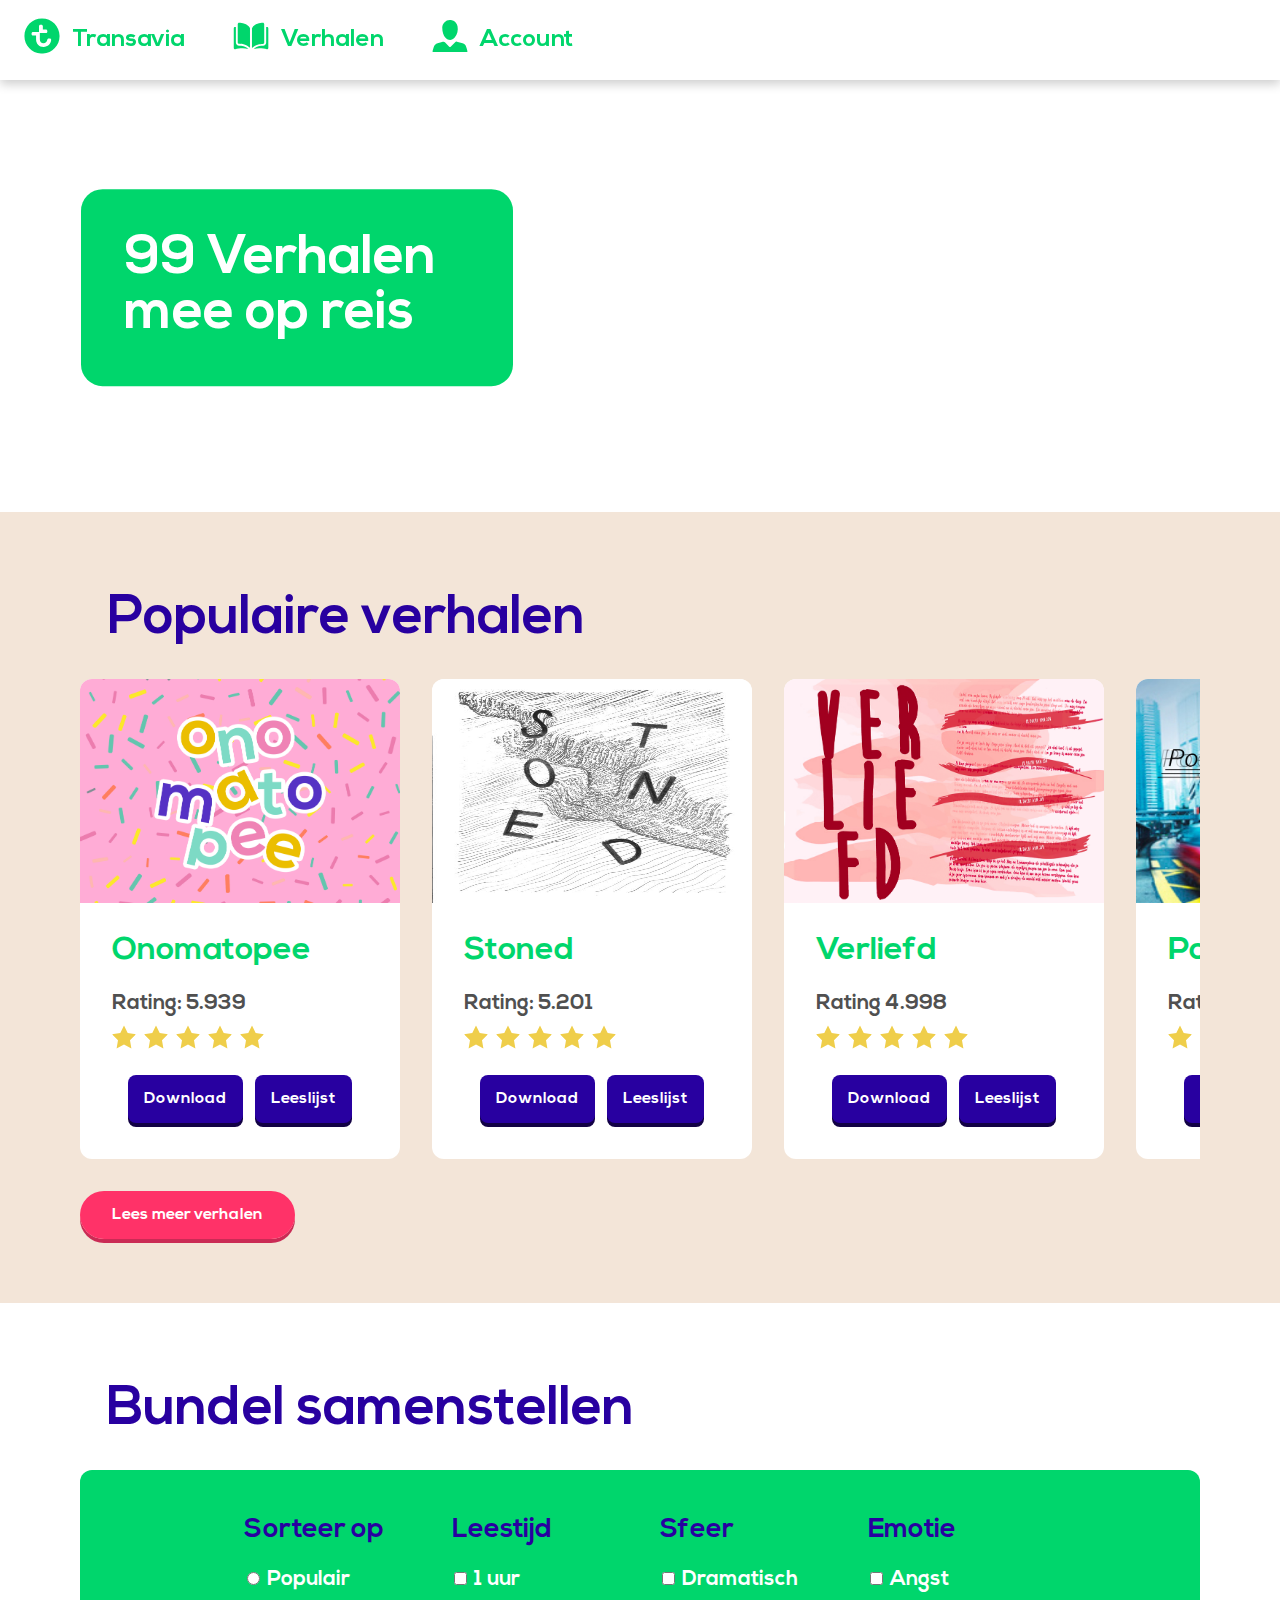
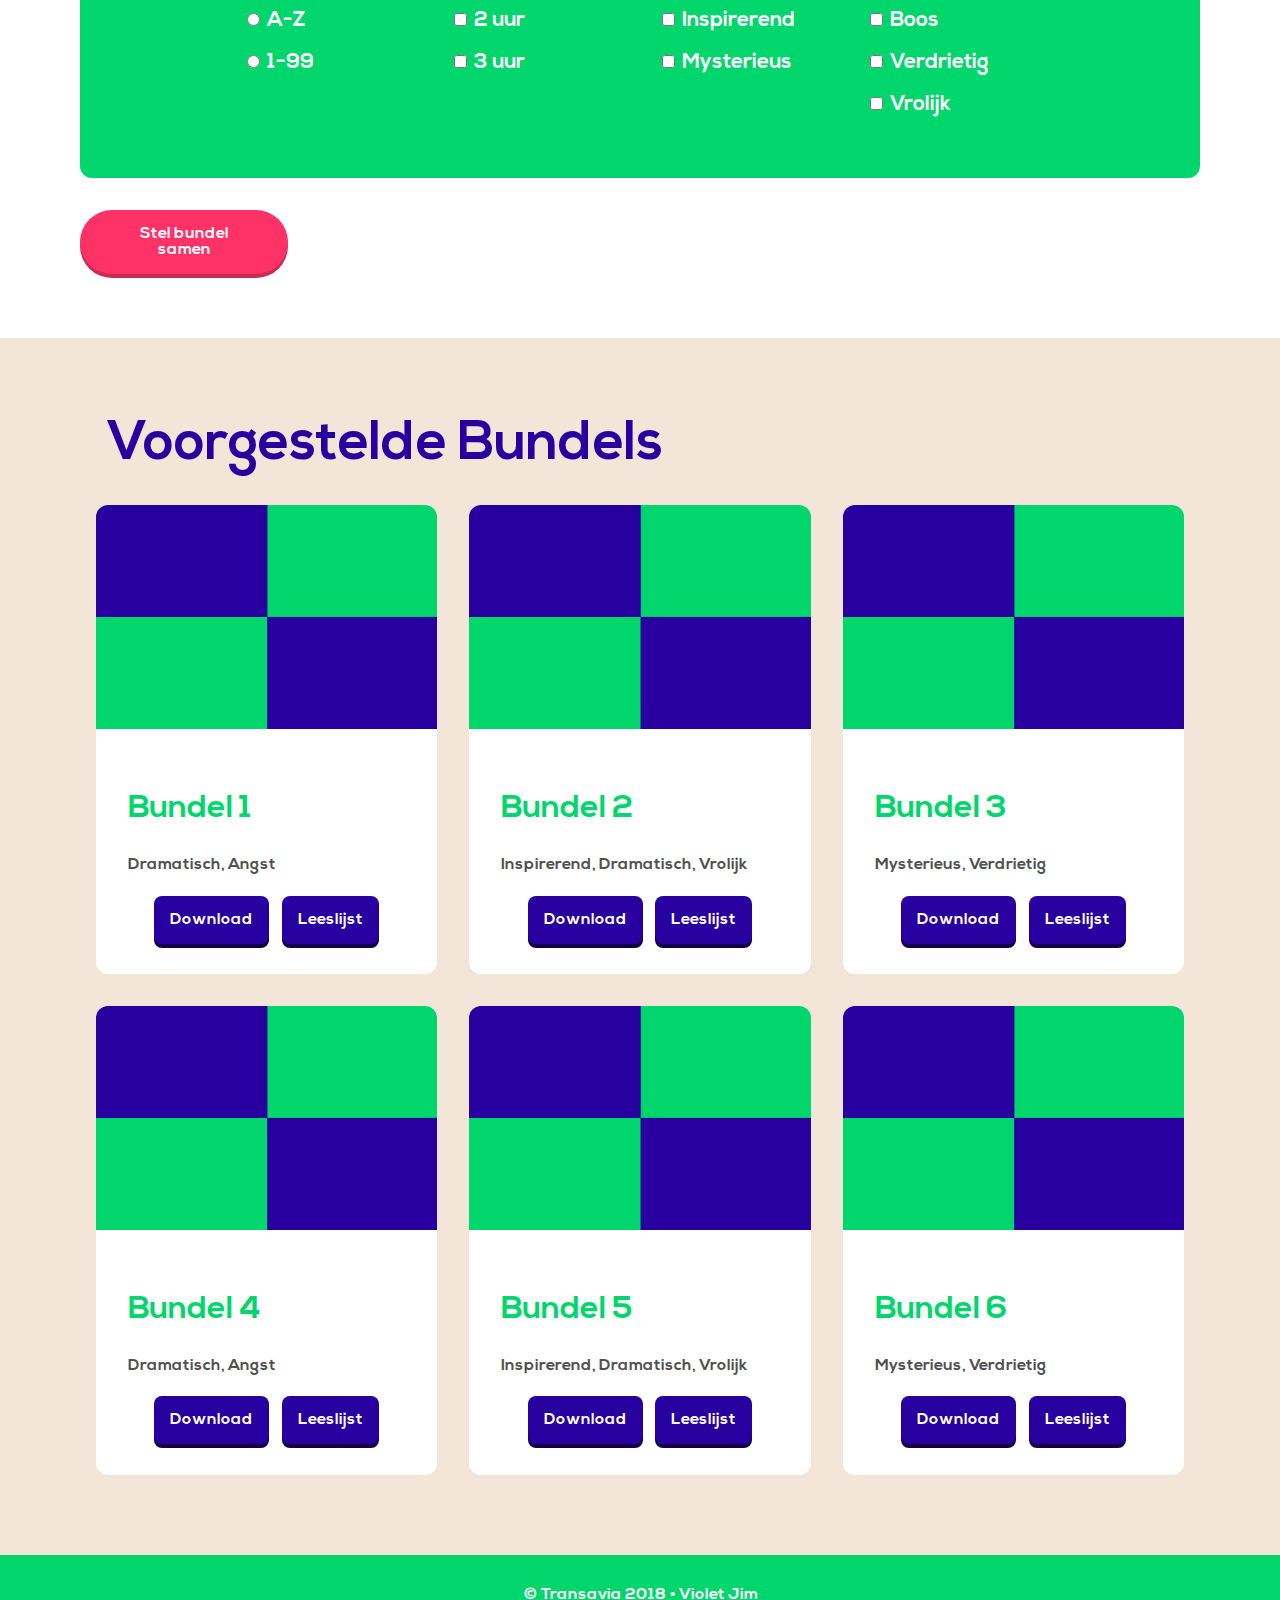
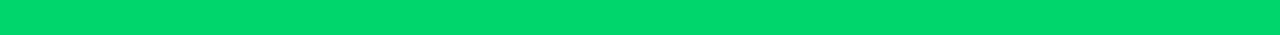
==== commit 2340805a: "Microinteracties en media queries" ====
--- a/index.html
+++ b/index.html
@@ -14,7 +14,7 @@
             <ul>
                 <li><a href="./index.html"><img src="./images/transavia_logo_rond.svg" alt="Transavia">Transavia</a></li>
                 <li><a href="./verhalen.html"><img src="./images/verhalen.svg" alt="verhalen">Verhalen</a></li>
-                <li><a href="./account.html"><img src="./images/account.svg" alt="verhalen">Account</a></li>
+                <li><a href="./account.html"><img src="./images/account.svg" alt="verhalen">Account</a><span>1</span></li>
             </ul>
         </nav>
         <h1> 99 Verhalen mee op reis </h1>
@@ -38,8 +38,8 @@
                             <li><img src="images/star.svg" alt="sterretje"></li>
                             <li><img src="images/star.svg" alt="sterretje"></li>
                         </ul>
-                        <a href="">Download</a>
-                        <a href="">Leeslijst</a>
+                        <button>Download</button>
+                        <button>Leeslijst</button>
                     </footer>
                 </div>
             </article>
@@ -57,8 +57,8 @@
                             <li><img src="images/star.svg" alt="sterretje"></li>
                             <li><img src="images/star.svg" alt="sterretje"></li>
                         </ul>
-                        <a href="">Download</a>
-                        <a href="">Leeslijst</a>
+                        <button>Download</button>
+                        <button>Leeslijst</button>
                     </footer>
                 </div>
             </article>
@@ -76,8 +76,8 @@
                             <li><img src="images/star.svg" alt="sterretje"></li>
                             <li><img src="images/star.svg" alt="sterretje"></li>
                         </ul>
-                        <a href="">Download</a>
-                        <a href="">Leeslijst</a>
+                        <button>Download</button>
+                        <button>Leeslijst</button>
                     </footer>
                 </div>
             </article>
@@ -95,8 +95,8 @@
                             <li><img src="images/star.svg" alt="sterretje"></li>
                             <li><img src="images/star.svg" alt="sterretje"></li>
                         </ul>
-                        <a href="">Download</a>
-                        <a href="">Leeslijst</a>
+                        <button>Download</button>
+                        <button>Leeslijst</button>
                     </footer>
                 </div>
             </article>
@@ -114,8 +114,8 @@
                             <li><img src="images/star.svg" alt="sterretje"></li>
                             <li><img src="images/star.svg" alt="sterretje"></li>
                         </ul>
-                        <a href="">Download</a>
-                        <a href="">Leeslijst</a>
+                        <button>Download</button>
+                        <button>Leeslijst</button>
                     </footer>
                 </div>
             </article>
@@ -133,8 +133,8 @@
                             <li><img src="images/star.svg" alt="sterretje"></li>
                             <li><img src="images/star.svg" alt="sterretje"></li>
                         </ul>
-                        <a href="">Download</a>
-                        <a href="">Leeslijst</a>
+                        <button>Download</button>
+                        <button>Leeslijst</button>
                     </footer>
                 </div>
             </article>
@@ -152,8 +152,8 @@
                             <li><img src="images/star.svg" alt="sterretje"></li>
                             <li><img src="images/star.svg" alt="sterretje"></li>
                         </ul>
-                        <a href="">Download</a>
-                        <a href="">Leeslijst</a>
+                        <button>Download</button>
+                        <button>Leeslijst</button>
                     </footer>
                 </div>
             </article>
@@ -171,8 +171,8 @@
                             <li><img src="images/star.svg" alt="sterretje"></li>
                             <li><img src="images/star.svg" alt="sterretje"></li>
                         </ul>
-                        <a href="">Download</a>
-                        <a href="">Leeslijst</a>
+                        <button>Download</button>
+                        <button>Leeslijst</button>
                     </footer>
                 </div>
             </article>
@@ -222,17 +222,39 @@
             <div class=items>
                 <fieldset>
                     <legend>Emotie</legend>
-                    <label><input type="checkbox" name="emotie"> Angst</label>
-                    <label><input type="checkbox" name="emotie"> Boos</label>
-                    <label><input type="checkbox" name="emotie"> Verdrietig</label>
-                    <label><input type="checkbox" name="emotie"> Vrolijk</label>
+                    <label><span></span><input type="checkbox" name="emotie"> Angst</label>
+                    <label><span></span><input type="checkbox" name="emotie"> Boos</label>
+                    <label><span></span><input type="checkbox" name="emotie"> Verdrietig</label>
+                    <label><span></span><input type="checkbox" name="emotie"> Vrolijk</label>
                 </fieldset>
             </div>
         </form>
 
-        <a href="./bundel.html#anchor">Stel bundel samen</a>
+        <button>Stel bundel samen</button>
 
     </section>
+
+
+    <!--BUNDEL RESULTAAT MICROINTERACTIE-->
+    <section>
+            <article>
+                <img src="./images/bundels.jpg" alt="afbeelding verhaal">
+                <div class="sideinfo">
+                    <h3>Gepersonaliseerde Bundel</h3>
+                    <ul>
+                        <li>Populair</li>
+                        <li>1 uur</li>
+                        <li>Dramatisch</li>
+                        <li>Angst</li>
+                    </ul>
+                    <footer>
+                        <button>Download</button>
+                        <button>Leeslijst</button>
+                    </footer>
+                </div>
+            </article>
+    </section>
+
 
 
     <!--VOORGESTELDE BUNDELS-->
@@ -247,8 +269,8 @@
                     <h3>Bundel 1</h3>
                     <p>Dramatisch, Angst</p>
                     <footer>
-                        <a href="">Download</a>
-                        <a href="">Leeslijst</a>
+                        <button>Download</button>
+                        <button>Leeslijst</button>
                     </footer>
                 </div>
             </article>
@@ -259,8 +281,8 @@
                     <h3>Bundel 2</h3>
                     <p>Inspirerend, Dramatisch, Vrolijk</p>
                     <footer>
-                        <a href="">Download</a>
-                        <a href="">Leeslijst</a>
+                        <button>Download</button>
+                        <button>Leeslijst</button>
                     </footer>
                 </div>
             </article>
@@ -271,8 +293,8 @@
                     <h3>Bundel 3</h3>
                     <p>Mysterieus, Verdrietig</p>
                     <footer>
-                        <a href="">Download</a>
-                        <a href="">Leeslijst</a>
+                        <button>Download</button>
+                        <button>Leeslijst</button>
                     </footer>
                 </div>
             </article>
@@ -282,8 +304,8 @@
                     <h3>Bundel 4</h3>
                     <p>Dramatisch, Angst</p>
                     <footer>
-                        <a href="">Download</a>
-                        <a href="">Leeslijst</a>
+                        <button>Download</button>
+                        <button>Leeslijst</button>
                     </footer>
                 </div>
             </article>
@@ -294,8 +316,8 @@
                     <h3>Bundel 5</h3>
                     <p>Inspirerend, Dramatisch, Vrolijk</p>
                     <footer>
-                        <a href="">Download</a>
-                        <a href="">Leeslijst</a>
+                        <button>Download</button>
+                        <button>Leeslijst</button>
                     </footer>
                 </div>
             </article>
@@ -306,8 +328,8 @@
                     <h3>Bundel 6</h3>
                     <p>Mysterieus, Verdrietig</p>
                     <footer>
-                        <a href="">Download</a>
-                        <a href="">Leeslijst</a>
+                        <button>Download</button>
+                        <button>Leeslijst</button>
                     </footer>
                 </div>
             </article>
@@ -316,7 +338,7 @@
     </section>
 
     <footer> © Transavia 2018 • Violet Jim</footer>
-
+    <script src="./js/script.js"></script>
 </body>
 
 </html>
--- a/css/styles.css
+++ b/css/styles.css
@@ -1,6 +1,8 @@
 /*
 ============================================
+
 GENERIC STYLES
+
 ============================================*/
 
 *{
@@ -80,7 +82,9 @@
 
 /*
 ============================================
+
 HEADER
+
 ============================================*/
 
 header {
@@ -91,7 +95,7 @@
     background-repeat: no-repeat;
     background-size: cover;
     height: 32em;
-    transition: all 1s;
+    transition: all 0.25s;
 }
 
 #homepage h1 {
@@ -110,7 +114,9 @@
 
 /*
 ============================================
+
 NAVIGATION MENU
+
 ============================================*/
 
 nav ul {
@@ -160,7 +166,9 @@
 
 /*
 ============================================
+
 POPULAIRE VERHALEN
+
 ============================================*/
 
 
@@ -205,8 +213,8 @@
 }
 
 section:nth-of-type(1) > footer a:hover {
-    background-color: rgb(0, 214, 108);
-    box-shadow: 0px 4px rgb(30, 145, 98);
+    background-color: rgb(202, 43, 85);
+    box-shadow: 0px 4px rgb(255, 50, 104);
     transition: 0.25s;
     -moz-transition: background-color 0.2s ease-out;
     -o-transition: background-color 0.2s ease-out;
@@ -250,7 +258,7 @@
     transition: background-color 0.25s ease-out;
 }
 
-ul {
+section:nth-of-type(1) ul {
     list-style-type: none;
     margin: 0;
     padding: 0;
@@ -260,6 +268,118 @@
     align-items: center
 }
 
+
+
+/*>>>>>>>>>>>>>>>>>>>>>>>>>>>>>>>>>>>>>>>>>>>>>>>
+
+MICROINTERACTIE - DOWNLOAD
+
+>>>>>>>>>>>>>>>>>>>>>>>>>>>>>>>>>>>>>>>>>>>>>>>*/
+
+header nav ul li:nth-child(3){
+    position: relative;
+}
+
+header nav ul li span{
+    transform: scale(0);
+    height: 0;
+    overflow: hidden;
+    padding: 0;
+    color: white;
+    z-index: -1;
+}
+
+header nav ul li span.shownote{
+    transform: scale(1);
+    background-color: rgb(255, 50, 104);
+    padding: .4em .7em;
+    border-radius: 1em;
+    position: absolute;
+    left: 4.5em;
+    top: 0.4em;
+    height: auto;
+    color: white;
+    transition: 0.5s;
+}
+
+nav li a:nth-last-child(2) {
+        margin-top: 0.9em;
+}
+
+@media screen and (min-width: 30em){
+    header nav ul li span.shownote{
+        left: 8.2em;
+        top: -.6em;
+    }
+    nav li a:nth-last-child(2) {
+        margin-top: 0em;
+    }
+}
+
+@media screen and (min-width: 60em){
+    header nav ul li span.shownote{
+        left: 10em;
+        top: -.6em;
+    }
+}
+
+article footer button:first-of-type{
+    border-style: none;
+    background-color: rgb(40, 0, 160);
+    box-shadow: 0px 4px rgb(18, 1, 69);
+    color: white;
+    text-decoration: none;
+    Font-size: 1em;
+    Font-weight: bold;
+    Font-family: "Nexa Bold", helvetica;
+    Border-radius: 0.5em;
+    padding: 1em;
+    margin: 0.4em;
+    -moz-transition: background-color 0.2s ease-out;
+    -o-transition: background-color 0.2s ease-out;
+    transition: background-color 0.2s ease-out;
+}
+
+article footer button:first-of-type:hover{
+    background-color: rgb(255, 50, 104);
+    box-shadow: 0px 4px rgb(202, 43, 85);
+}
+
+article footer button:first-of-type.color{
+    background-color: rgb(0, 214, 108);
+    box-shadow: 0px 4px rgb(0, 214, 108);
+    color: white;
+    text-decoration: none;
+    Font-size: 1em;
+    Font-weight: bold;
+    Font-family: "Nexa Bold", helvetica;
+    Border-radius: 0.5em;
+    padding: 1em;
+    margin: 0.4em;
+    transition: 0.2s all;
+}
+
+article footer button:nth-of-type(2){
+    border-style: none;
+    background-color: rgb(40, 0, 160);
+    box-shadow: 0px 4px rgb(18, 1, 69);
+    color: white;
+    text-decoration: none;
+    Font-size: 1em;
+    Font-weight: bold;
+    Font-family: "Nexa Bold", helvetica;
+    Border-radius: 0.5em;
+    padding: 1em;
+    margin: 0.4em;
+    transition: 0.2s all;
+}
+
+article footer button:nth-of-type(2):hover{
+    background-color: rgb(255, 50, 104);
+    box-shadow: 0px 4px rgb(202, 43, 85);
+}
+
+
 section:nth-of-type(1) ul li {
     width: 10%;
 }
@@ -278,9 +398,12 @@
 
 
 
+
 /*
 ============================================
+
 FORM - BUNDEL SAMENSTELLEN
+
 ============================================*/
 
 
@@ -302,6 +425,7 @@
     justify-content: center;
 }
 
+
 Form > .items {
     color: white;
     width: 9em;
@@ -319,7 +443,7 @@
     display: block;
 }
 
-section:nth-of-type(2) a{
+section:nth-of-type(2) button{
     margin-top: 2em;
     display: grid;
     width: 13em;
@@ -338,16 +462,15 @@
     transition: background-color 0.25s ease-out;
 }
 
-section:nth-of-type(2) a:hover {
-    background-color: rgb(0, 214, 108);
-    box-shadow: 0px 4px rgb(30, 145, 98);
+section:nth-of-type(2) button:hover {
+    background-color: rgb(202, 43, 85);
+    box-shadow: 0px 4px rgb(255, 50, 104);
     transition: 0.25s;
     -moz-transition: background-color 0.2s ease-out;
     -o-transition: background-color 0.2s ease-out;
     transition: background-color 0.2s ease-out;
 }
 
-
 fieldset {
     border: 0;
     font-family: "Nexa Bold", helvetica;
@@ -355,24 +478,134 @@
 
 
 /*
+>>>>>>>>>>>>>>>>>>>>>>>>>>>>>>>>>>>>>>>>>>>>>
+
+MICROINTERACTIE - GEPERSONALISEERDE BUNDEL
+
+>>>>>>>>>>>>>>>>>>>>>>>>>>>>>>>>>>>>>>>>>>>>*/
+
+
+section:nth-of-type(3){
+    height: 0em;
+    overflow: hidden;
+    padding-left:2em;
+    padding-right:2em;
+}
+
+section:nth-of-type(3).show{
+    height: 37em;
+    overflow: hidden;
+    padding-left:2em;
+    padding-right:2em;
+    animation: ease-in;
+    transition: 1s;
+}
+
+
+section:nth-of-type(3) h3{
+    margin-bottom: -0.2em;
+}
+
+section:nth-of-type(3) img{
+    border-radius: .75em;
+    width: 100%;
+}
+
+section:nth-of-type(3) ul li{
+    display: flex;
+    font-family: "Nexa Bold";
+    font-size: 1.2em;
+    color: #505050;
+    line-height: 2em;
+    margin-left: -2em;
+}
+
+section:nth-of-type(3) footer{
+    margin-bottom: 3em;
+    display: flex;
+    justify-content: center;
+    flex-wrap: wrap;
+}
+
+
+@media screen and (min-width: 30em) {
+    section:nth-of-type(3).show{
+    height: 21em;
+    }
+    section:nth-of-type(3) div{
+        margin-left: 2em;
+    }
+    section:nth-of-type(3) article{
+        display: flex;
+        flex-direction:row;
+    }
+    section:nth-of-type(3) h3{
+        max-width: 34em;
+        margin-top:0;
+    }
+    section:nth-of-type(3) img{
+        max-width: 34em;
+        max-height: 17em;
+    }
+    section:nth-of-type(3) ul li{
+        line-height: 1.65em;
+    }
+    section:nth-of-type(3) footer{
+        float:left;
+    }
+}
+
+
+@media screen and (min-width: 60em) {
+    section:nth-of-type(3){
+        margin-left: 3em;
+        margin-right: 3em;
+    }
+    section:nth-of-type(3) div{
+        margin-left: 4em;
+    }
+    section:nth-of-type(3) article{
+        display: flex;
+        flex-direction:row;
+    }
+    section:nth-of-type(3) h3{
+        max-width: 34em;
+        margin-top:0;
+    }
+    section:nth-of-type(3) img{
+        max-width: 34em;
+        max-height: 17em;
+    }
+    section:nth-of-type(3) ul li{
+        line-height: 2em;
+    }
+    section:nth-of-type(3) footer{
+        float:left;
+    }
+}
+
+
+/*
 ============================================
+
 VOORGESTELDE BUNDELS
+
 ============================================*/
 
-section:nth-of-type(3) {
+section:nth-of-type(4) {
     background-color: rgb(243, 229, 216);
     padding: 1em;
     padding-bottom: 7em;
     padding-top: 2em;
 }
 
-section:nth-of-type(3) .bundels{
+section:nth-of-type(4) .bundels{
     display: flex;
     justify-content: center;
     flex-direction:column;
 }
 
-section:nth-of-type(3) article {
+section:nth-of-type(4) article {
     background-color: white;
     margin-left: 1em;
     margin-right: 1em;
@@ -380,9 +613,10 @@
     border-radius: .75em;
 }
 
-section:nth-of-type(3) article img{
+section:nth-of-type(4) article img{
     width: 100%;
 }
+
 
 article h3 {
     color: rgb(0, 214, 108);
@@ -421,9 +655,16 @@
 
 /*
 ============================================
+
 INLOGGEN - ACCOUNT
+
 ============================================*/
 
+
+body#account{
+    margin: 0;
+    padding: 0;
+}
 
 body#account {
     background-color: white;
@@ -443,7 +684,6 @@
     margin-top: -3.5em;
     margin-bottom: 3em;
     position: relative;
-
 }
 
 body#account form legend {
@@ -459,31 +699,63 @@
     font-family: "Nexa Bold", helvetica;
     text-align: left;
     margin-left: 1.5em;
+    margin-top: 0.5em;
     padding: 0.5em;
     color: #505050;
-
-}
-
-body#account input {
+}
+
+body#account input{
     display: block;
     margin: auto;
     padding: 0.5em;
     width: 20em;
     font-size: 1em;
-    color: #505050;
+    font-family: "Nexa Regular", helvetica;
     border-width: 2px;
     border-style: solid;
     border-radius: .5em;
-/*    border-color: lightgray;*/
-}
-
-input:valid {
-    border-color: rgb(0, 214, 108);
-    border-style: solid;
-    border-width: 2px;
-}
-
-fieldset:valid p:nth-of-type(1) {
+    border: 2px solid #b5b5b5;
+}
+
+body#account input:valid {
+    border: 2px solid #4de298;
+}
+
+body#account input[type=text]:focus{
+    background-color:#b5b5b5;
+}
+
+body#account input[type=text]:valid:focus{
+    background-color: lightgreen;
+}
+
+body#account input[type=text]:invalid:focus{
+    background-color: lightcoral;
+}
+
+body#account input[type=email]:focus{
+    background-color:#b5b5b5;
+}
+
+body#account input[type=email]:valid:focus{
+    background-color: lightgreen;
+}
+
+body#account input[type=email]:invalid:focus{
+    background-color: lightcoral;
+}
+
+::placeholder {
+    color: lightgrey;
+}
+
+input:focus,
+select:focus {
+    background-color: #eeeeee;
+    border: #505050;
+}
+
+body#account fieldset:valid p:nth-of-type(1) {
     display: block;
     color: White;
     background: rgb(42, 120, 204);
@@ -491,50 +763,47 @@
     padding: 1em 0;
     border-radius: 0.5em;
     text-align: center;
-    margin-left: 3em;
-}
-
-fieldset:invalid p:nth-of-type(1) {
+    margin: auto;
+    margin-top: 1em;
+    margin-bottom: 0;
+}
+
+body#account fieldset:invalid p:nth-of-type(1) {
     display: none;
 }
 
-form a#login  {
+body#account input[type=submit] {
     color: white;
     background-color: rgb(255, 50, 104);
     box-shadow: 0px 4px rgb(202, 43, 85);
-    margin-top: 1em;
     font-family: "Nexa Bold", helvetica;
     font-size: 1em;
     font-weight: bold;
-    margin-left: 6.5em;
     margin-top: 2em;
+    align-items: center;
     width: 10em;
     border-radius: 2em;
     border: none;
     padding: 1em 2em;
     text-decoration: none;
-    position: absolute;
     text-align: center;
     -moz-transition: background-color 0.25s ease-out;
     -o-transition: background-color 0.25s ease-out;
     transition: background-color 0.25s ease-out;
 }
 
-form a#login:hover {
-    background-color: rgb(40, 0, 160);
-    box-shadow: 0px 4px rgb(18, 1, 69);
+body#account form a#login:hover {
+    background-color: rgb(202, 43, 85);
+    box-shadow: 0px 4px rgb(255, 50, 104);
     transition: 0.25s;
     -moz-transition: background-color 0.2s ease-out;
     -o-transition: background-color 0.2s ease-out;
     transition: background-color 0.2s ease-out;
 }
 
-
 body#account p:nth-of-type(2) {
-    margin-top: 7em;
+    margin-top: 2em;
     text-align: center;
-
-
 }
 
 body#account p:nth-of-type(2) > a {
@@ -545,6 +814,12 @@
     color: rgb(40, 0, 160);
     transition: 0.3;
 }
+
+body#account footer {
+    bottom: 0;
+    width: 100%;
+}
+
 
 
 @media screen and (min-width: 30em) {
@@ -563,7 +838,7 @@
     body#account form {
         background-color: white;
         width: 25em;
-        height: 32em;
+        height: 34em;
         margin: auto;
         margin-top: 4em;
         border-radius: 0.7em;
@@ -576,13 +851,22 @@
         text-align: center;
         padding-top: 1.5em;
     }
-}
-
-
-/*
-============================================
+
+    body#account footer {
+        bottom: 0;
+        position: relative;
+        width: 100%;
+    }
+}
+
+
+
+/*============================================
+
 >>>> INGELOGD
+
 ============================================*/
+
 
 body#ingelogd {
     background-color: white;
@@ -598,29 +882,68 @@
     height: 20em;
 }
 
+body#ingelogd div#sorteren{
+    justify-content: center;
+    margin-left: auto;
+    margin-right: auto;
+    padding-bottom: 2em;
+
+}
+
+#sorteren button:nth-of-type(1){
+    font-family: "Nexa Bold", helvetica;
+    font-size: 1em;
+    background-color: rgb(255, 50, 104);
+    border-bottom-left-radius: 5em;
+    border-top-left-radius: 5em;
+    margin-right: 0;
+    padding:1em;
+    color: white;
+    border-style: none;
+}
+
+#sorteren button:nth-of-type(1):hover{
+    background-color: rgb(40, 0, 160);
+    transition: 0.25s ease-out;
+}
+
+#sorteren button:nth-of-type(2){
+    font-family: "Nexa Bold", helvetica;
+    font-size: 1em;
+    background-color: #d1bfaf;
+    border-bottom-right-radius: 5em;
+    border-top-right-radius: 5em;
+    margin-left: 0;
+    padding:1em;
+    color: white;
+    border-style: none;
+}
+
+#sorteren button:nth-of-type(2):hover{
+    background-color: rgb(40, 0, 160);
+    transition: 0.25s ease-out;
+}
+
 body#ingelogd h2 {
     margin-bottom: 1em;
-}
-
-body#ingelogd section {
-    justify-content: left;
-    margin-left: auto:;
+    margin-left: auto;
     margin-right: auto;
-
+    border-bottom: 0.15em solid;
+    padding-bottom: 0.4em;
 }
 
 body#ingelogd section div {
     flex-wrap: wrap;
-    justify-content: left;
+    justify-content: center;
 }
 
 body#ingelogd article {
     justify-content: center;
     background-color: white;
+    margin-left: 1em;
+    margin-right:1em;
     margin-top: 0;
-    margin-right: 1em;
-    margin-left: 1em;
-    width: 100%;
+    width:20em;
     height: 30em;
     border-radius: .75em;
 }
@@ -633,36 +956,29 @@
     height: 3em;
 }
 
+body#ingelogd #hartje{
+    border-top-left-radius: 0;
+    border-top-right-radius: 0;
+}
+
 @media screen and (min-width: 30em) {
-    body#ingelogd article {
-        width: 20em;
-        justify-content: center;
-    }
-    body#ingelogd section div {
-        flex-wrap: wrap;
-        justify-content: left;
-        justify-content: center;
-        margin-left: auto;
-        margin-right: auto;
-    }
-
-
-@media screen and (min-width: 60em) {
-    body#ingelogd section div {
-        flex-wrap: wrap;
-        justify-content: center;
-        margin-left: auto;
-        margin-right: auto;
-    }
-
-}
-
-
-
+    div#sorteren {
+        float:right;
+    }
+}
+
+@media screen and (min-width: 60em){
+    div#sorteren {
+        float:right;
+
+    }
+}
 
 /*
 ============================================
+
 RESPONSIVE : VERHALEN PAGINA
+
 ============================================*/
 
 
@@ -671,9 +987,9 @@
 }
 
 body#verhaal header {
+    background-image: none;
     width: 100vw;
     height: 4.95em;
-    background-image: none;
 }
 
 /*mobiel*/
@@ -681,19 +997,16 @@
     display: block;
     width: 100vw;
     margin: 0;
-    padding-bottom: 7em;
 }
 
 /*tablet*/
 body#verhaal main img:nth-of-type(2) {
     display: none;
-    padding-bottom: 7em;
 }
 
 /*desktop*/
 body#verhaal main img:nth-of-type(3) {
     display: none;
-    padding-bottom: 7em;
 }
 
 /*
@@ -705,7 +1018,6 @@
 @media screen and (min-width: 30em){
     body#verhaal main img:nth-of-type(1) {
         display: none;
-
     }
     body#verhaal main img:nth-of-type(2) {
         display: block;
@@ -718,6 +1030,9 @@
 }
 
 @media screen and (min-width: 60em){
+    body#verhaal main img:nth-of-type(1) {
+        display: none;
+    }
     body#verhaal main img:nth-of-type(2) {
         display: none;
     }
@@ -729,10 +1044,11 @@
 }
 
 
-
 /*
 ============================================
+
 MEDIA QUERY : ALGEMEEN
+
 ============================================*/
 
 
@@ -757,20 +1073,20 @@
         padding: 2em;
         padding-bottom: 2em;
     }
-    section:nth-of-type(3) {
+    section:nth-of-type(4) {
         padding: 1em;
+        padding-top: 2em;
         padding-bottom: 7em;
     }
-    section:nth-of-type(3) .bundels {
+    section:nth-of-type(4) .bundels {
         flex-direction:row;
         flex-wrap:wrap;
     }
-    section:nth-of-type(3) article {
+    section:nth-of-type(4) article {
         width:50%;
         flex:1 1 20em;
     }
 }
-
 
 
 @media screen and (min-width: 60em) {
@@ -798,21 +1114,23 @@
         width: 10em;
         font-size: 1.3em;
     }
-    section:nth-of-type(3) {
+    section:nth-of-type(4) {
         padding: 5em;
     }
-    section:nth-of-type(3){
+    section:nth-of-type(4){
         display: flex;
         justify-content: space-between;
         flex-wrap: wrap;
         align-items: flex-start;
     }
-    section:nth-of-type(3) .bundels {
+    section:nth-of-type(4) .bundels {
         flex-direction:row;
         flex-wrap:wrap;
     }
-    section:nth-of-type(3) article {
+    section:nth-of-type(4) article {
         width:50%;
         flex:1 1 20em;
     }
 }
+
+
